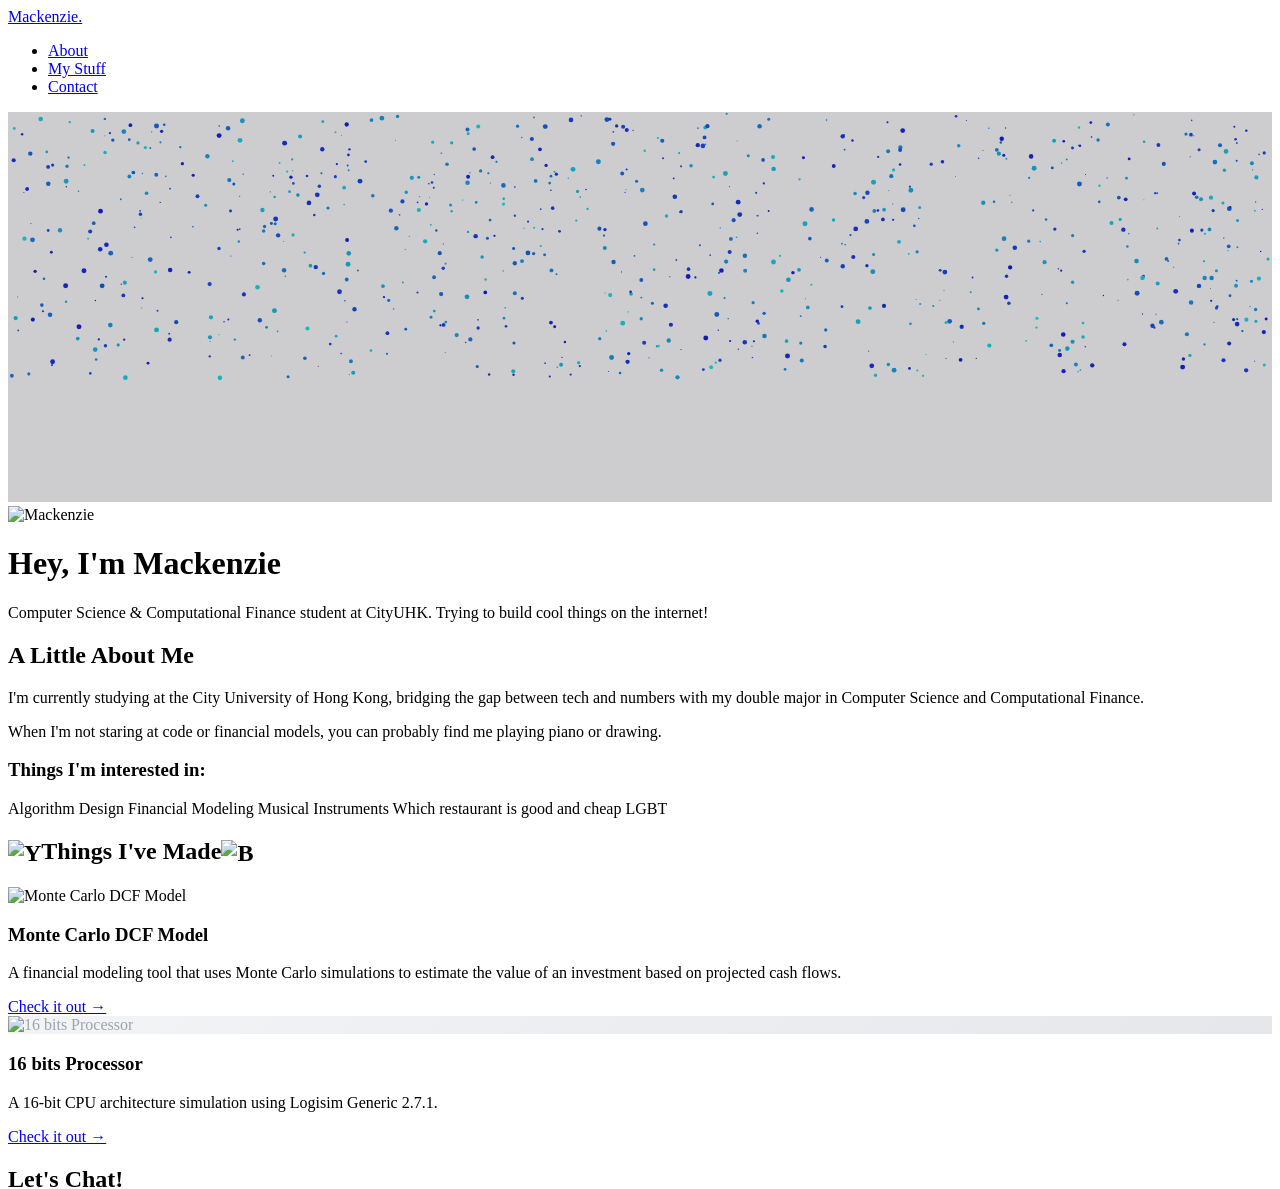
==== index.html @ ed532b06 "Rename myWebsite/index.html to index.html" ====
<!DOCTYPE html>
<html lang="en-HK">
<head>
    <meta charset="UTF-8">
    <meta name="viewport" content="width=device-width, initial-scale=1.0">
    <title>Mackenzie's Corner</title>
    <link rel="stylesheet" href="style.css">
</head>
<body>

    <nav class="navbar">
        <div class="container nav-container">
            <a href="#" class="logo">Mackenzie.</a>
            <ul class="nav-links">
                <li><a href="#about">About</a></li>
                <li><a href="#projects">My Stuff</a></li>
                <li><a href="#contact">Contact</a></li>
            </ul>
        </div>
    </nav>

    <header class="hero">
        <canvas id="hero-canvas"></canvas>
        
        <div class="container text-center hero-content">
            <img src="images/tempProfilePic.png" alt="Mackenzie" class="profile-img">
            <h1>Hey, I'm <span class="highlight-text">Mackenzie</span></h1>
            <p class="subtitle">Computer Science & Computational Finance student at CityUHK. Trying to build cool things on the internet!</p>
        </div>
    </header>

    <section id="about" class="section bg-light">
        <div class="container">
            <h2 class="section-title">A Little About Me</h2>
            <div class="about-card">
                <p>I'm currently studying at the City University of Hong Kong, bridging the gap between tech and numbers with my double major in Computer Science and Computational Finance.</p>
                <p>When I'm not staring at code or financial models, you can probably find me playing piano or drawing.</p>
                
                <h3>Things I'm interested in:</h3>
                <div class="interests-container">
                    <span class="interest-tag">Algorithm Design</span>
                    <span class="interest-tag">Financial Modeling</span>
                    <span class="interest-tag">Musical Instruments</span>
                    <span class="interest-tag">Which restaurant is good and cheap</span>
                    <span class="interest-tag">LGBT</span>
                </div>
            </div>
        </div>
    </section>

    <section id="projects" class="section">
        <div class="container">
            <h2 class="section-title"><img src="images/y.png" alt="Y" style="vertical-align: middle; width: 60px;">Things I've Made<img src="images/b.png" alt="B" style="vertical-align: middle; width: 60px;"></h2>
            
            <div class="projects-grid">
                
                <div class="project-card">
                    <div class="project-image">
                        <img src="images/DCF.png" alt="Monte Carlo DCF Model" style="width: 100%; height: 100%; object-fit: cover;">
                    </div>
                    <div class="project-content">
                        <h3>Monte Carlo DCF Model</h3>
                        <p>A financial modeling tool that uses Monte Carlo simulations to estimate the value of an investment based on projected cash flows.</p>
                        <a href="https://github.com/Mac-und-Cheese/Monte-Carlo-DCF-Valuation-Tool/tree/main" class="read-more">Check it out &rarr;</a> 
                    </div>
                </div>

                <div class="project-card">
                    <div class="project-image" style="background: linear-gradient(135deg, #f3f4f6 0%, #e5e7eb 100%); color: #9ca3af;">
                        <img src="images/cpu.jpg" alt="16 bits Processor" style="width: 100%; height: 100%; object-fit: cover;">
                    </div>
                    <div class="project-content">
                        <h3>16 bits Processor</h3>
                        <p>A 16-bit CPU architecture simulation using Logisim Generic 2.7.1.</p>
                        <a href="https://github.com/Mac-und-Cheese/16-bit-Processor-Design" class="read-more">Check it out &rarr;</a> 
                    </div>
                </div>

            </div>
        </div>
    </section>

    <footer id="contact" class="footer">
        <div class="container text-center">
            <h2>Let's Chat!</h2>
            <p>Always down to talk about anything! Drop me a line!</p>
            <a href="mailto:mackenziewonghk@outlook.com" class="btn btn-outline">Send me an email</a>
            <div class="copyright">
                &copy; 2026 Mackenzie. Built with HTML/CSS. <br>
                Hosted on GitHub Pages.
            </div>
        </div>
    </footer>

    <script>
        const canvas = document.getElementById('hero-canvas');
        const ctx = canvas.getContext('2d');
        const heroSection = document.querySelector('.hero');

        let width, height;
        let particles = [];
        const numParticles = 800;

        let mouse = { x: -1000, y: -1000, isDown: false, radius: 150 };

        function resize() {
            width = canvas.width = heroSection.clientWidth;
            height = canvas.height = heroSection.clientHeight;
        }
        window.addEventListener('resize', resize);
        resize();

        class Particle {
            constructor() {
                this.x = Math.random() * width;
                this.y = Math.random() * height;
                this.vx = (Math.random() - 0.5) * 2;
                this.vy = (Math.random() - 0.5) * 2;
                this.baseX = this.x;
                this.baseY = this.y;
                this.hue = Math.random() * 60 + 180; 
                this.size = Math.random() * 2 + 0.5;
                this.friction = Math.random() * 0.04 + 0.94; 
                this.mass = Math.random() * 2 + 1;
            }

            update() {
                let dx = mouse.x - this.x;
                let dy = mouse.y - this.y;
                let distance = Math.sqrt(dx * dx + dy * dy);

                if (mouse.isDown) {
                    if (distance < mouse.radius * 3) {
                        let forceDirectionX = dx / distance;
                        let forceDirectionY = dy / distance;
                        let force = (mouse.radius * 3 - distance) / (mouse.radius * 3);
                        this.vx += forceDirectionX * force * 1.5 / this.mass;
                        this.vy += forceDirectionY * force * 1.5 / this.mass;
                        this.hue = (this.hue + 1) % 360;
                    }
                } else {
                    if (distance < mouse.radius) {
                        let forceDirectionX = dx / distance;
                        let forceDirectionY = dy / distance;
                        let force = (mouse.radius - distance) / mouse.radius;
                        this.vx -= forceDirectionX * force * 0.5;
                        this.vy -= forceDirectionY * force * 0.5;
                    }
                    let homeDx = this.baseX - this.x;
                    let homeDy = this.baseY - this.y;
                    this.vx += homeDx * 0.001;
                    this.vy += homeDy * 0.001;
                }

                this.vx *= this.friction;
                this.vy *= this.friction;
                this.x += this.vx;
                this.y += this.vy;

                if (this.x < 0 || this.x > width) this.vx *= -1;
                if (this.y < 0 || this.y > height) this.vy *= -1;
            }

            draw() {
                const speed = Math.sqrt(this.vx * this.vx + this.vy * this.vy);
                const lightness = Math.min(speed * 5 + 40, 90);
                ctx.beginPath();
                ctx.arc(this.x, this.y, this.size, 0, Math.PI * 2);
                ctx.fillStyle = `hsl(${this.hue}, 80%, ${lightness}%)`;
                ctx.fill();
            }
        }

        function init() {
            particles = [];
            for (let i = 0; i < numParticles; i++) {
                particles.push(new Particle());
            }
        }

        function animate() {
            ctx.fillStyle = 'rgba(5, 5, 16, 0.2)';
            ctx.fillRect(0, 0, width, height);

            for (let i = 0; i < particles.length; i++) {
                particles[i].update();
                particles[i].draw();
            }
            requestAnimationFrame(animate);
        }

        heroSection.addEventListener('mousemove', (e) => {
            const rect = canvas.getBoundingClientRect();
            mouse.x = e.clientX - rect.left;
            mouse.y = e.clientY - rect.top;
        });
        heroSection.addEventListener('mousedown', () => mouse.isDown = true);
        window.addEventListener('mouseup', () => mouse.isDown = false);
        heroSection.addEventListener('mouseleave', () => {
            mouse.x = -1000;
            mouse.y = -1000;
            mouse.isDown = false;
        });

        heroSection.addEventListener('touchstart', (e) => {
            const rect = canvas.getBoundingClientRect();
            mouse.x = e.touches[0].clientX - rect.left;
            mouse.y = e.touches[0].clientY - rect.top;
            mouse.isDown = true;
        }, {passive: true});
        
        heroSection.addEventListener('touchmove', (e) => {
            const rect = canvas.getBoundingClientRect();
            mouse.x = e.touches[0].clientX - rect.left;
            mouse.y = e.touches[0].clientY - rect.top;
        }, {passive: true});
        
        heroSection.addEventListener('touchend', () => {
            mouse.isDown = false;
            mouse.x = -1000;
            mouse.y = -1000;
        });

        init();
        animate();
    </script>
</body>
</html>
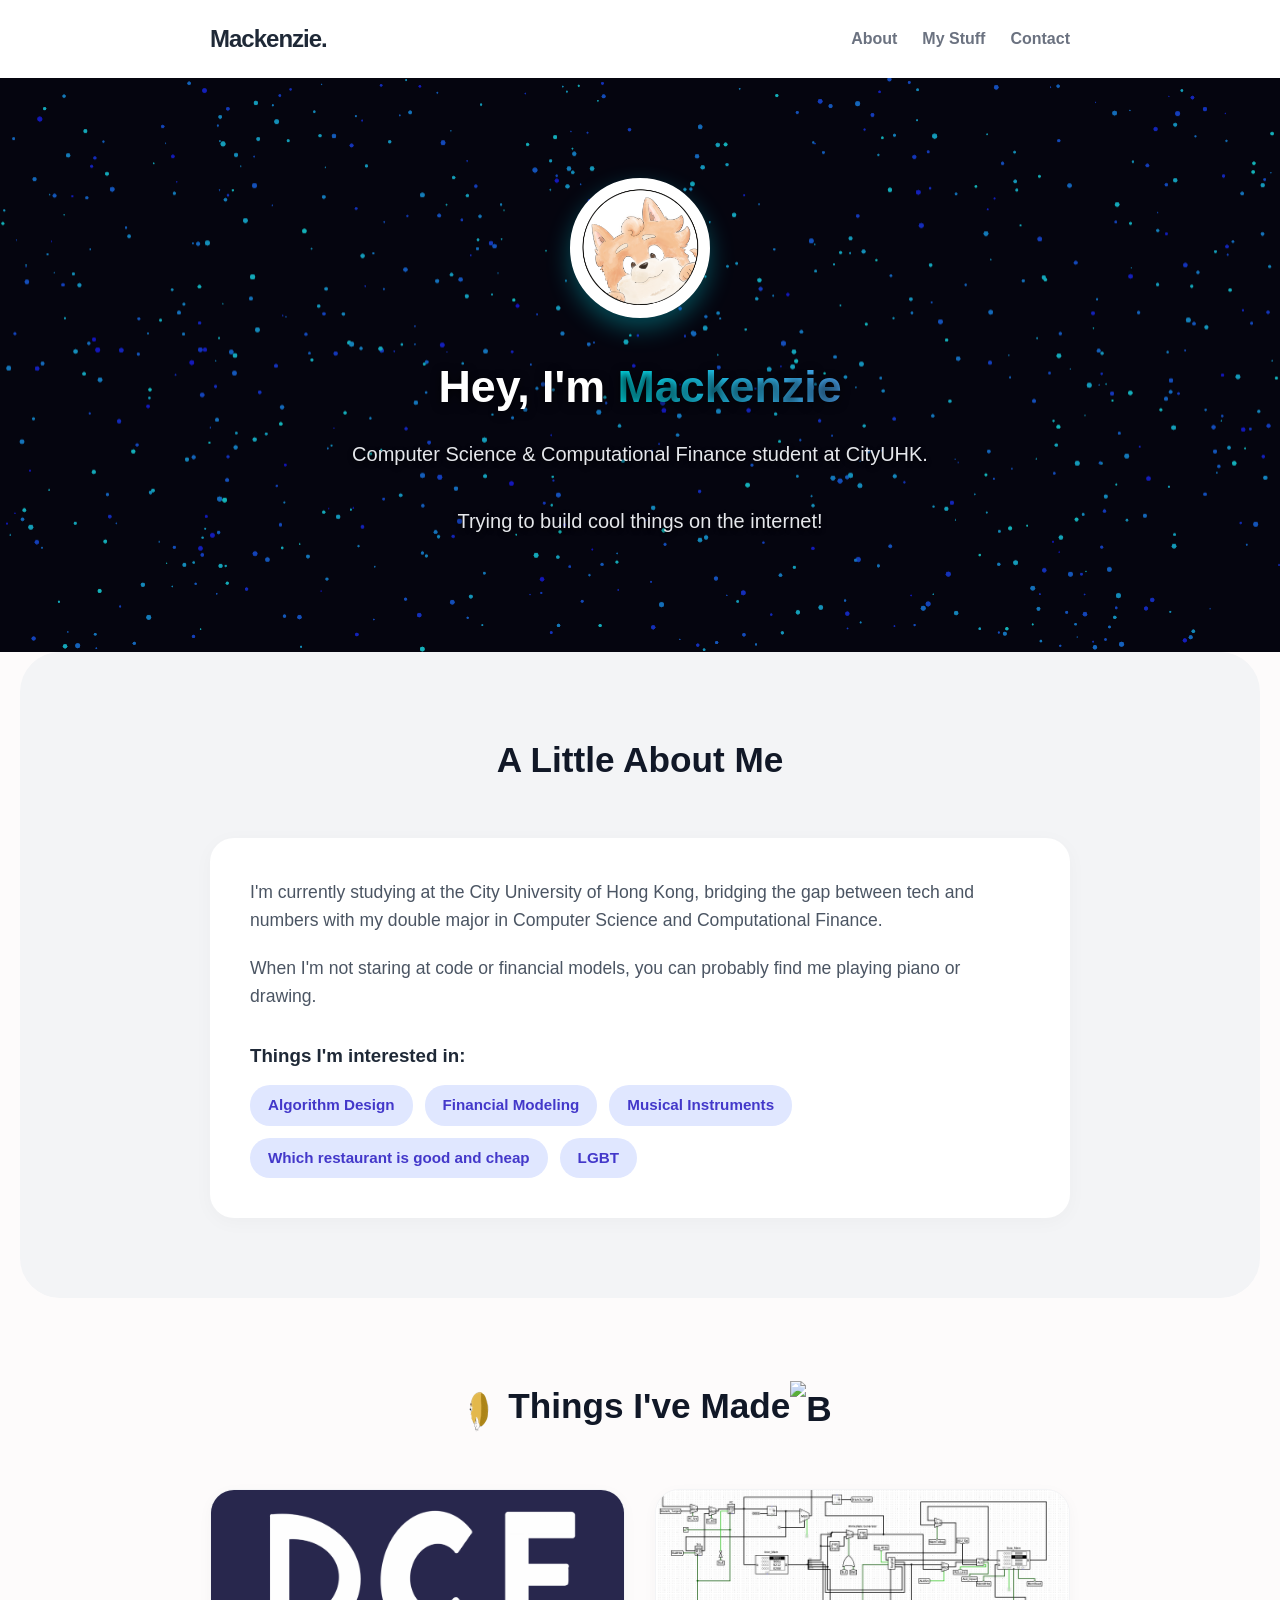
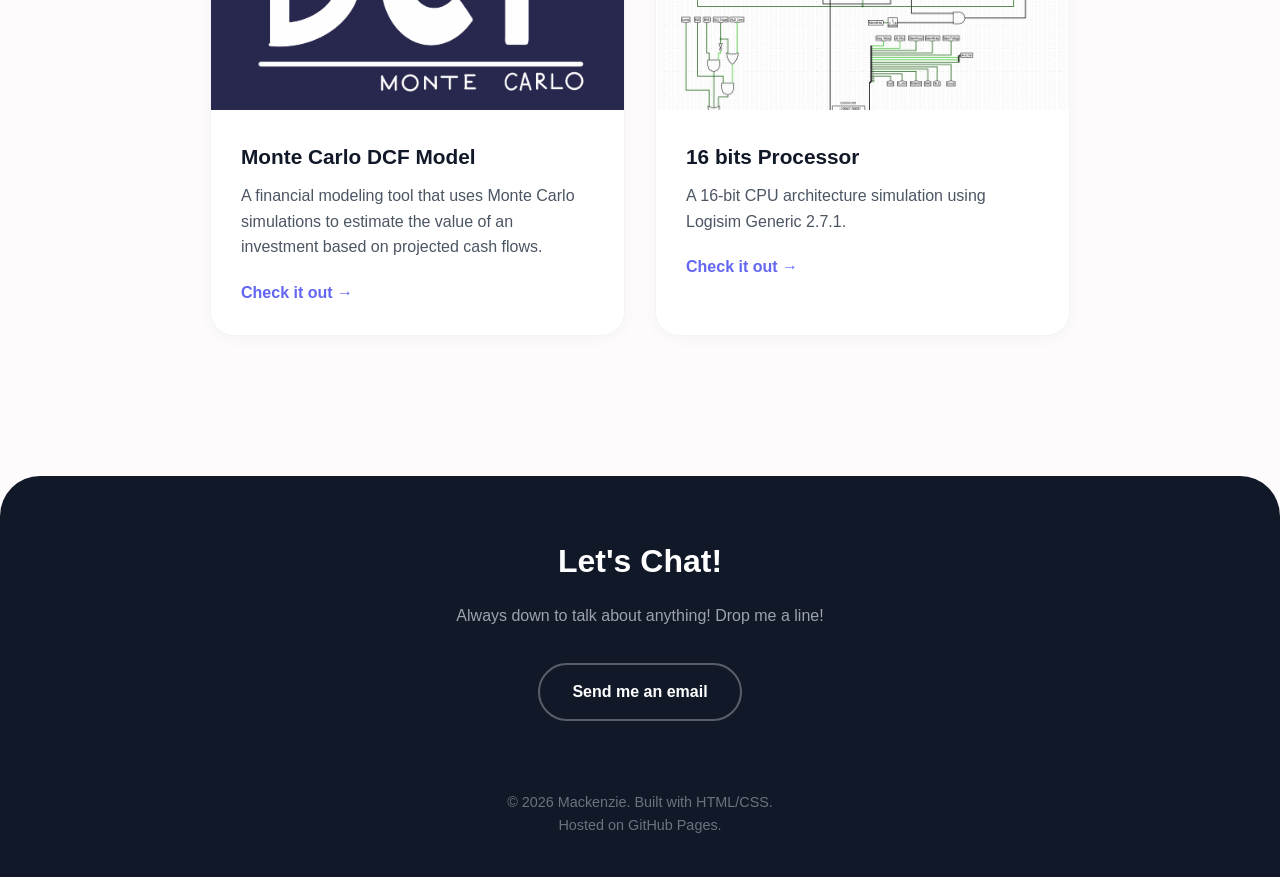
==== commit b7f7c881: "Split subtitle into two separate paragraphs" ====
--- a/index.html
+++ b/index.html
@@ -25,7 +25,8 @@
         <div class="container text-center hero-content">
             <img src="images/tempProfilePic.png" alt="Mackenzie" class="profile-img">
             <h1>Hey, I'm <span class="highlight-text">Mackenzie</span></h1>
-            <p class="subtitle">Computer Science & Computational Finance student at CityUHK. Trying to build cool things on the internet!</p>
+            <p class="subtitle">Computer Science & Computational Finance student at CityUHK. </p>
+            <p class="subtitle">Trying to build cool things on the internet!</p>
         </div>
     </header>
 
--- a/style.css
+++ b/style.css
@@ -0,0 +1,299 @@
+* {
+    margin: 0;
+    padding: 0;
+    box-sizing: border-box;
+}
+
+body {
+    font-family: 'Nunito', 'PingFang HK', 'Comic Sans MS', 'Helvetica Neue', sans-serif;
+    line-height: 1.6;
+    color: #4b5563; 
+    background-color: #fdfbfb;
+}
+
+.container {
+    max-width: 900px;
+    margin: 0 auto;
+    padding: 0 20px;
+}
+
+.text-center {
+    text-align: center;
+}
+
+.navbar {
+    background-color: rgba(255, 255, 255, 0.9);
+    backdrop-filter: blur(10px); 
+    position: sticky;
+    top: 0;
+    z-index: 100;
+}
+
+.nav-container {
+    display: flex;
+    justify-content: space-between;
+    align-items: center;
+    padding: 20px 20px;
+}
+
+.logo {
+    font-size: 1.5rem;
+    font-weight: 800;
+    color: #1f2937;
+    text-decoration: none;
+    letter-spacing: -1px;
+}
+
+.nav-links {
+    list-style: none;
+    display: flex;
+    gap: 25px;
+}
+
+.nav-links a {
+    text-decoration: none;
+    color: #6b7280;
+    font-weight: 600;
+    transition: color 0.3s ease;
+}
+
+.nav-links a:hover {
+    color: #6366f1; 
+}
+
+.hero {
+    position: relative;
+    padding: 100px 0 80px;
+    overflow: hidden;
+    background-color: #050510;
+}
+
+#hero-canvas {
+    position: absolute;
+    top: 0;
+    left: 0;
+    width: 100%;
+    height: 100%;
+    z-index: 0;
+}
+
+.hero-content {
+    position: relative;
+    z-index: 1; 
+    pointer-events: none;
+}
+
+.hero-content > * {
+    pointer-events: auto;
+}
+
+.profile-img {
+    width: 140px;
+    height: 140px;
+    border-radius: 50%; 
+    object-fit: cover; 
+    margin-bottom: 25px;
+    box-shadow: 0 10px 25px rgba(0, 242, 254, 0.3);
+    background-color: #fff;
+    border: 4px solid #fff;
+}
+
+.hero h1 {
+    font-size: 2.8rem;
+    color: #ffffff;
+    margin-bottom: 15px;
+    font-weight: 800;
+    text-shadow: 0 2px 10px rgba(0,0,0,0.8);
+}
+
+.highlight-text {
+    /* 轉用原本星空 code 嘅漸層亮藍色 */
+    background: linear-gradient(90deg, #00f2fe 0%, #4facfe 100%);
+    -webkit-background-clip: text;
+    -webkit-text-fill-color: transparent;
+    color: #00f2fe; 
+}
+
+.subtitle {
+    font-size: 1.25rem;
+    color: #e5e7eb;
+    margin-bottom: 35px;
+    max-width: 600px;
+    margin-left: auto;
+    margin-right: auto;
+    text-shadow: 0 2px 5px rgba(0,0,0,0.8);
+}
+
+.btn {
+    display: inline-block;
+    padding: 14px 32px;
+    border-radius: 50px; 
+    text-decoration: none;
+    font-weight: bold;
+    transition: all 0.3s cubic-bezier(0.4, 0, 0.2, 1);
+}
+
+.btn-primary {
+    background-color: #6366f1;
+    color: white;
+    box-shadow: 0 4px 15px rgba(99, 102, 241, 0.3);
+}
+
+.btn-primary:hover {
+    background-color: #4f46e5;
+    transform: translateY(-3px) scale(1.02); 
+    box-shadow: 0 8px 20px rgba(99, 102, 241, 0.4);
+}
+
+.section {
+    padding: 80px 0;
+}
+
+.bg-light {
+    background-color: #f3f4f6;
+    border-radius: 40px; 
+    margin: 0 20px;
+}
+
+.section-title {
+    text-align: center;
+    font-size: 2.2rem;
+    color: #111827;
+    margin-bottom: 50px;
+    font-weight: 800;
+}
+
+.about-card {
+    background-color: #fff;
+    padding: 40px;
+    border-radius: 24px;
+    box-shadow: 0 4px 20px rgba(0,0,0,0.03);
+}
+
+.about-card p {
+    font-size: 1.1rem;
+    margin-bottom: 20px;
+}
+
+.about-card h3 {
+    margin-top: 30px;
+    color: #1f2937;
+}
+
+.interests-container {
+    display: flex;
+    flex-wrap: wrap;
+    gap: 12px;
+    margin-top: 15px;
+}
+
+.interest-tag {
+    background-color: #e0e7ff; 
+    color: #4338ca; 
+    padding: 8px 18px;
+    border-radius: 20px;
+    font-size: 0.95rem;
+    font-weight: 700;
+}
+
+.projects-grid {
+    display: grid;
+    grid-template-columns: 1fr;
+    gap: 30px;
+}
+
+@media (min-width: 768px) {
+    .projects-grid {
+        grid-template-columns: 1fr 1fr;
+    }
+}
+
+.project-card {
+    background-color: #fff;
+    border-radius: 24px;
+    overflow: hidden;
+    box-shadow: 0 4px 15px rgba(0,0,0,0.03);
+    transition: transform 0.3s ease, box-shadow 0.3s ease;
+    border: 1px solid #f3f4f6;
+}
+
+.project-card:hover {
+    transform: translateY(-8px);
+    box-shadow: 0 15px 30px rgba(0,0,0,0.08);
+}
+
+.project-image {
+    height: 220px;
+    background: linear-gradient(135deg, #e0e7ff 0%, #f3e8ff 100%); 
+    display: flex;
+    align-items: center;
+    justify-content: center;
+    color: #6366f1;
+    font-size: 1.2rem;
+    font-weight: bold;
+}
+
+.project-content {
+    padding: 30px;
+}
+
+.project-content h3 {
+    margin-bottom: 10px;
+    font-size: 1.3rem;
+    color: #111827;
+}
+
+.project-content p {
+    margin-bottom: 20px;
+}
+
+.read-more {
+    color: #6366f1;
+    text-decoration: none;
+    font-weight: bold;
+}
+
+.read-more:hover {
+    text-decoration: underline;
+}
+
+.footer {
+    background-color: #111827;
+    color: white;
+    padding: 60px 0 40px;
+    margin-top: 60px;
+    border-top-left-radius: 40px; 
+    border-top-right-radius: 40px;
+}
+
+.footer h2 {
+    margin-bottom: 15px;
+    font-size: 2rem;
+}
+
+.footer p {
+    color: #9ca3af;
+    margin-bottom: 35px;
+    max-width: 500px;
+    margin-left: auto;
+    margin-right: auto;
+}
+
+.btn-outline {
+    background-color: transparent;
+    color: white;
+    border: 2px solid rgba(255,255,255,0.3);
+    margin-bottom: 50px;
+}
+
+.btn-outline:hover {
+    background-color: white;
+    color: #111827;
+    border-color: white;
+}
+
+.copyright {
+    color: #6b7280;
+    font-size: 0.9rem;
+    margin-top: 20px;
+}
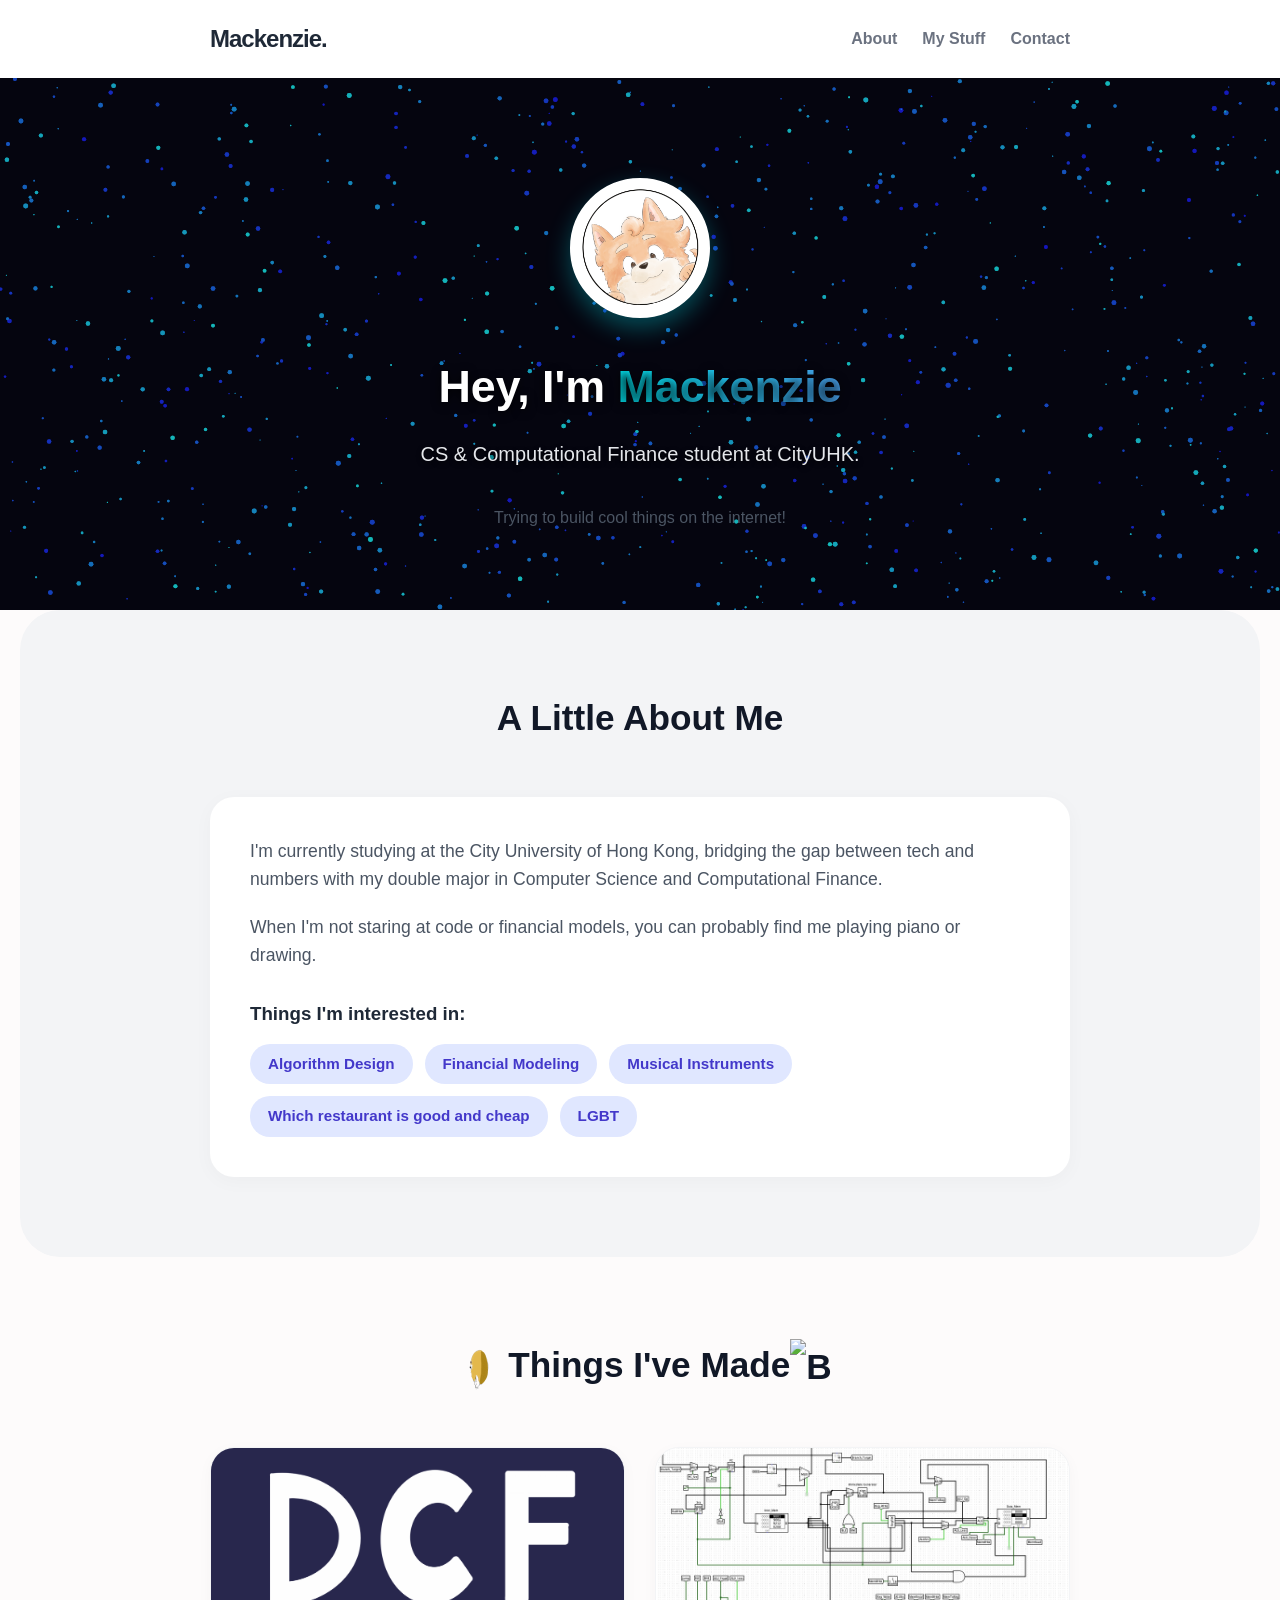
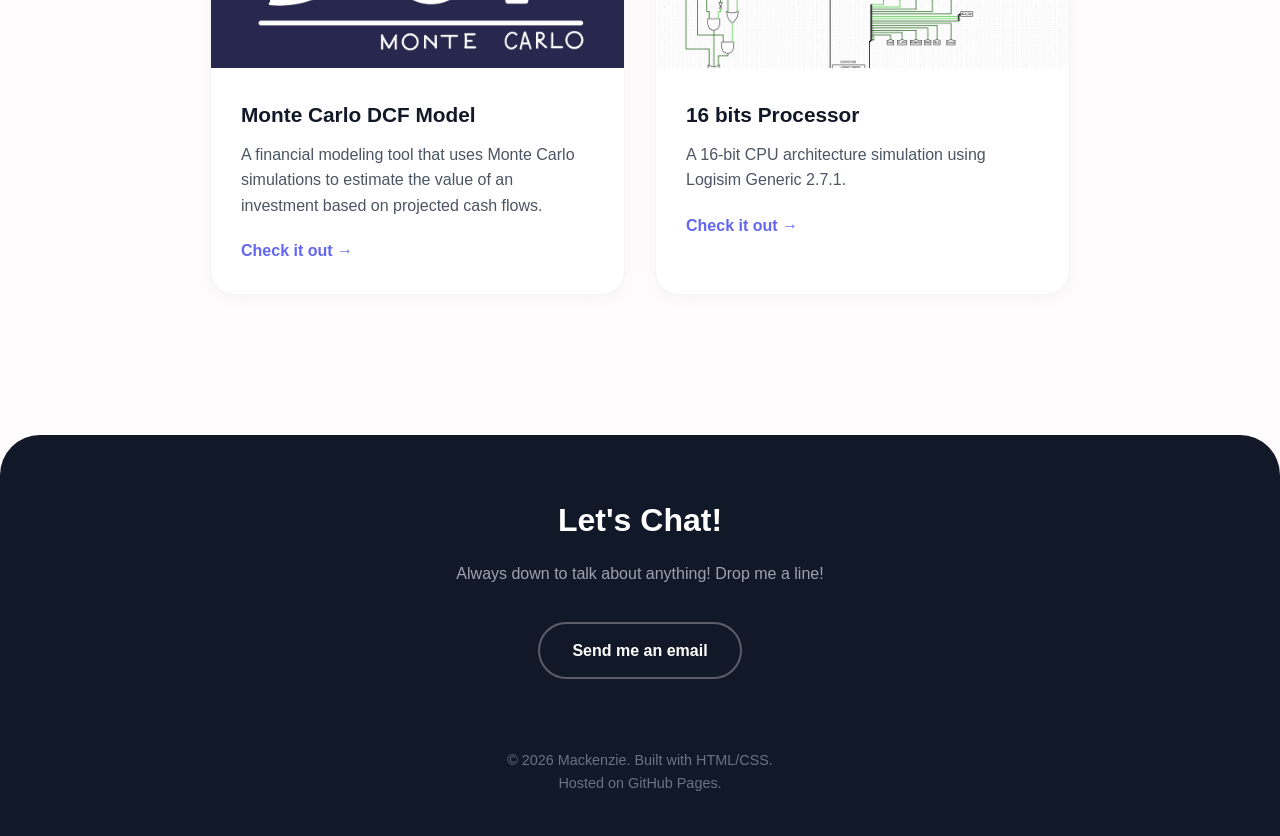
==== commit 6ed0b9bd: "Update index.html" ====
--- a/index.html
+++ b/index.html
@@ -25,8 +25,8 @@
         <div class="container text-center hero-content">
             <img src="images/tempProfilePic.png" alt="Mackenzie" class="profile-img">
             <h1>Hey, I'm <span class="highlight-text">Mackenzie</span></h1>
-            <p class="subtitle">Computer Science & Computational Finance student at CityUHK. </p>
-            <p class="subtitle">Trying to build cool things on the internet!</p>
+            <p class="subtitle">CS & Computational Finance student at CityUHK. </p>
+            <p>Trying to build cool things on the internet!</p>
         </div>
     </header>
 
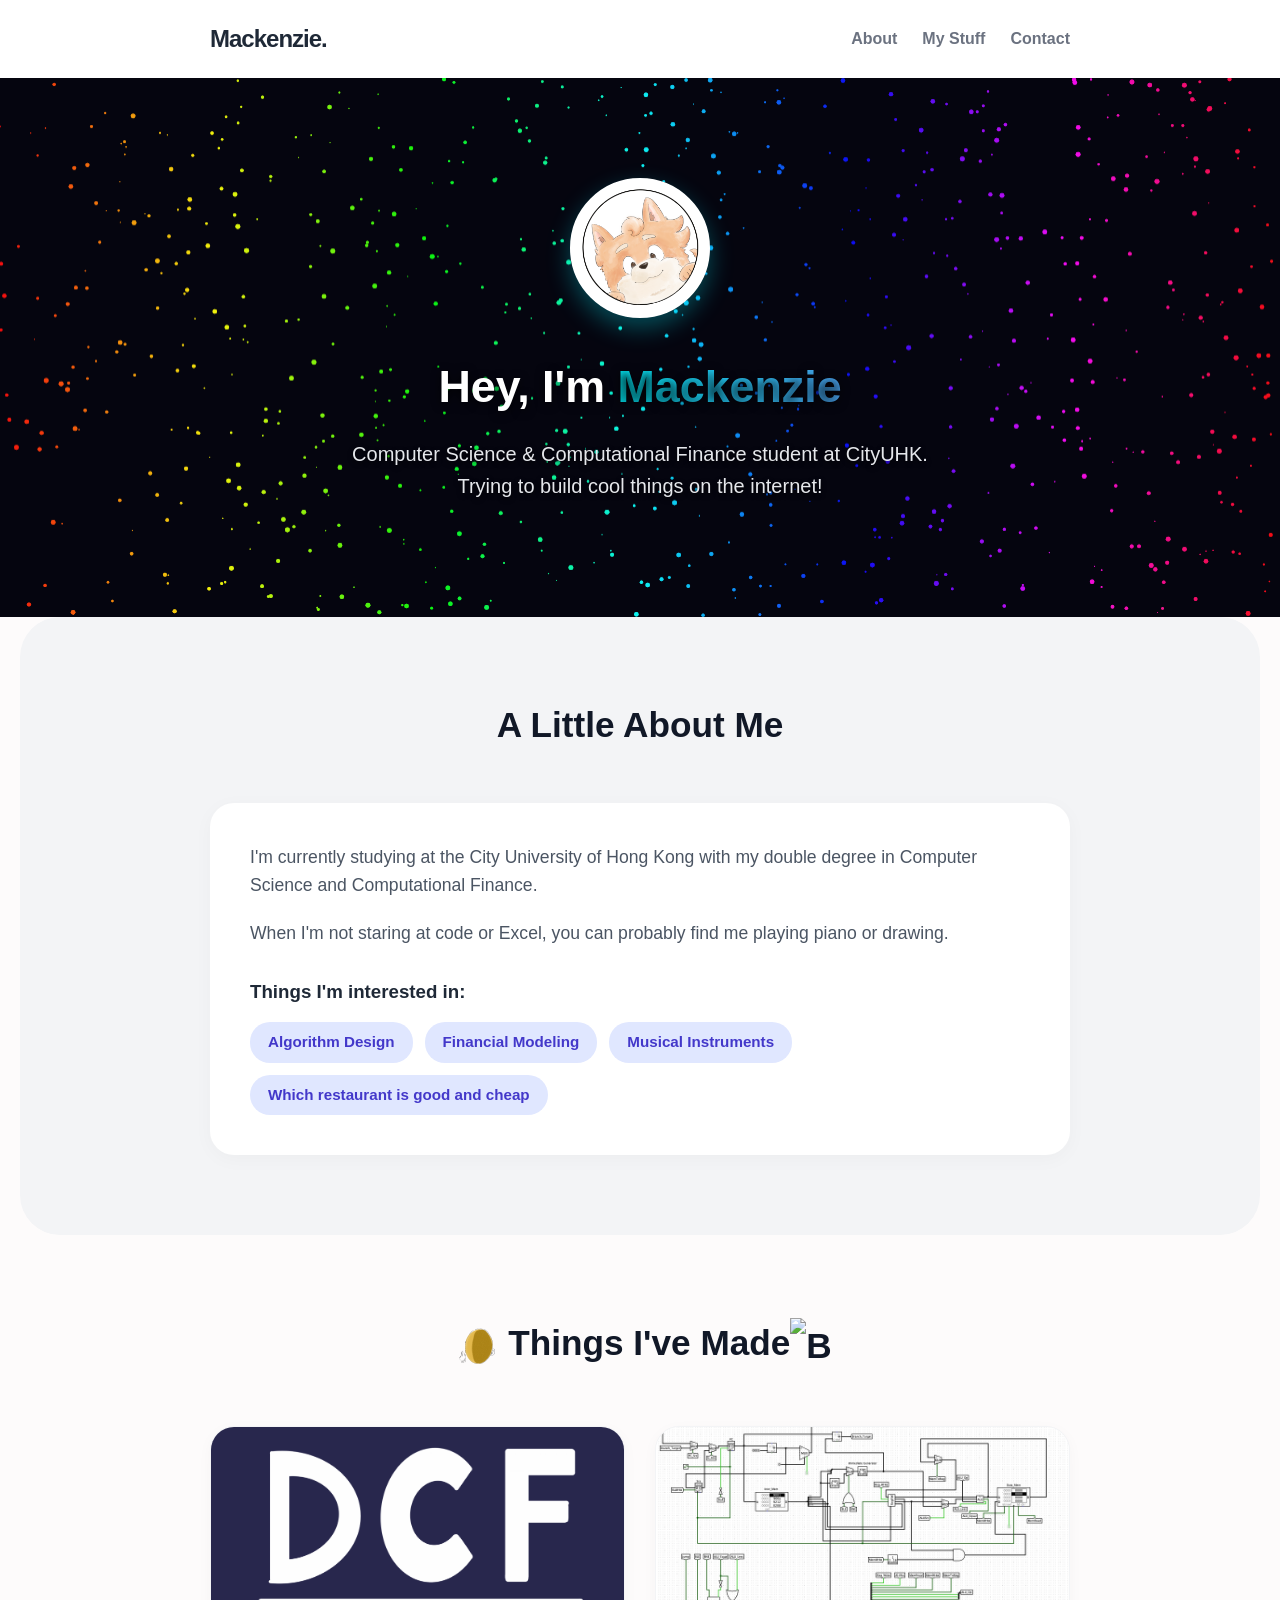
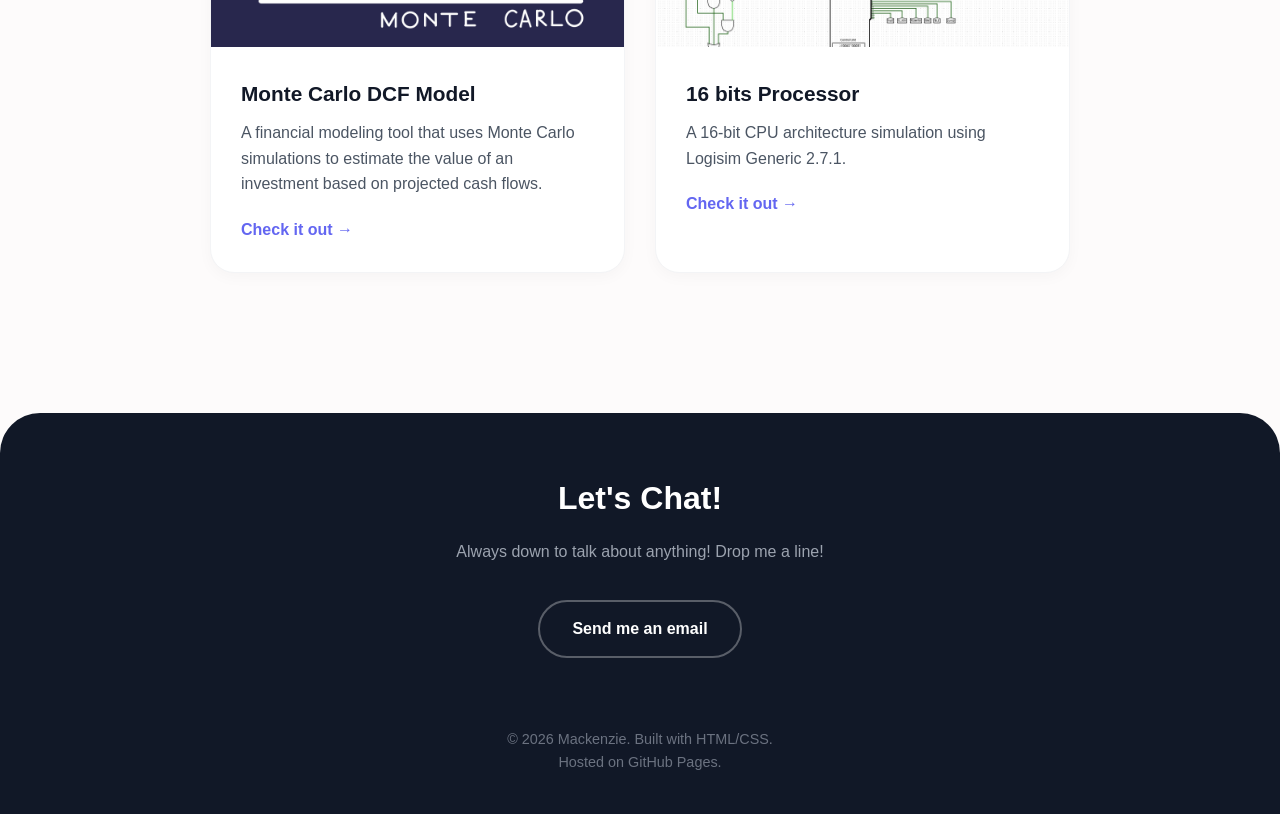
==== commit f48a827a: "Update personal description and hue calculation" ====
--- a/index.html
+++ b/index.html
@@ -25,8 +25,7 @@
         <div class="container text-center hero-content">
             <img src="images/tempProfilePic.png" alt="Mackenzie" class="profile-img">
             <h1>Hey, I'm <span class="highlight-text">Mackenzie</span></h1>
-            <p class="subtitle">CS & Computational Finance student at CityUHK. </p>
-            <p>Trying to build cool things on the internet!</p>
+            <p class="subtitle">Computer Science & Computational Finance student at CityUHK. Trying to build cool things on the internet!</p>
         </div>
     </header>
 
@@ -34,8 +33,8 @@
         <div class="container">
             <h2 class="section-title">A Little About Me</h2>
             <div class="about-card">
-                <p>I'm currently studying at the City University of Hong Kong, bridging the gap between tech and numbers with my double major in Computer Science and Computational Finance.</p>
-                <p>When I'm not staring at code or financial models, you can probably find me playing piano or drawing.</p>
+                <p>I'm currently studying at the City University of Hong Kong with my double degree in Computer Science and Computational Finance.</p>
+                <p>When I'm not staring at code or Excel, you can probably find me playing piano or drawing.</p>
                 
                 <h3>Things I'm interested in:</h3>
                 <div class="interests-container">
@@ -43,7 +42,6 @@
                     <span class="interest-tag">Financial Modeling</span>
                     <span class="interest-tag">Musical Instruments</span>
                     <span class="interest-tag">Which restaurant is good and cheap</span>
-                    <span class="interest-tag">LGBT</span>
                 </div>
             </div>
         </div>
@@ -119,7 +117,7 @@
                 this.vy = (Math.random() - 0.5) * 2;
                 this.baseX = this.x;
                 this.baseY = this.y;
-                this.hue = Math.random() * 60 + 180; 
+                this.hue = (this.x / width) * 360; 
                 this.size = Math.random() * 2 + 0.5;
                 this.friction = Math.random() * 0.04 + 0.94; 
                 this.mass = Math.random() * 2 + 1;
@@ -160,14 +158,19 @@
 
                 if (this.x < 0 || this.x > width) this.vx *= -1;
                 if (this.y < 0 || this.y > height) this.vy *= -1;
+
+                this.hue = (this.x / width) * 360;
+                if (mouse.isDown) {
+                    this.hue += 5; 
+                }
             }
 
             draw() {
                 const speed = Math.sqrt(this.vx * this.vx + this.vy * this.vy);
-                const lightness = Math.min(speed * 5 + 40, 90);
+                const lightness = Math.min(speed * 5 + 50, 80); 
                 ctx.beginPath();
                 ctx.arc(this.x, this.y, this.size, 0, Math.PI * 2);
-                ctx.fillStyle = `hsl(${this.hue}, 80%, ${lightness}%)`;
+                ctx.fillStyle = `hsl(${this.hue}, 90%, ${lightness}%)`;
                 ctx.fill();
             }
         }
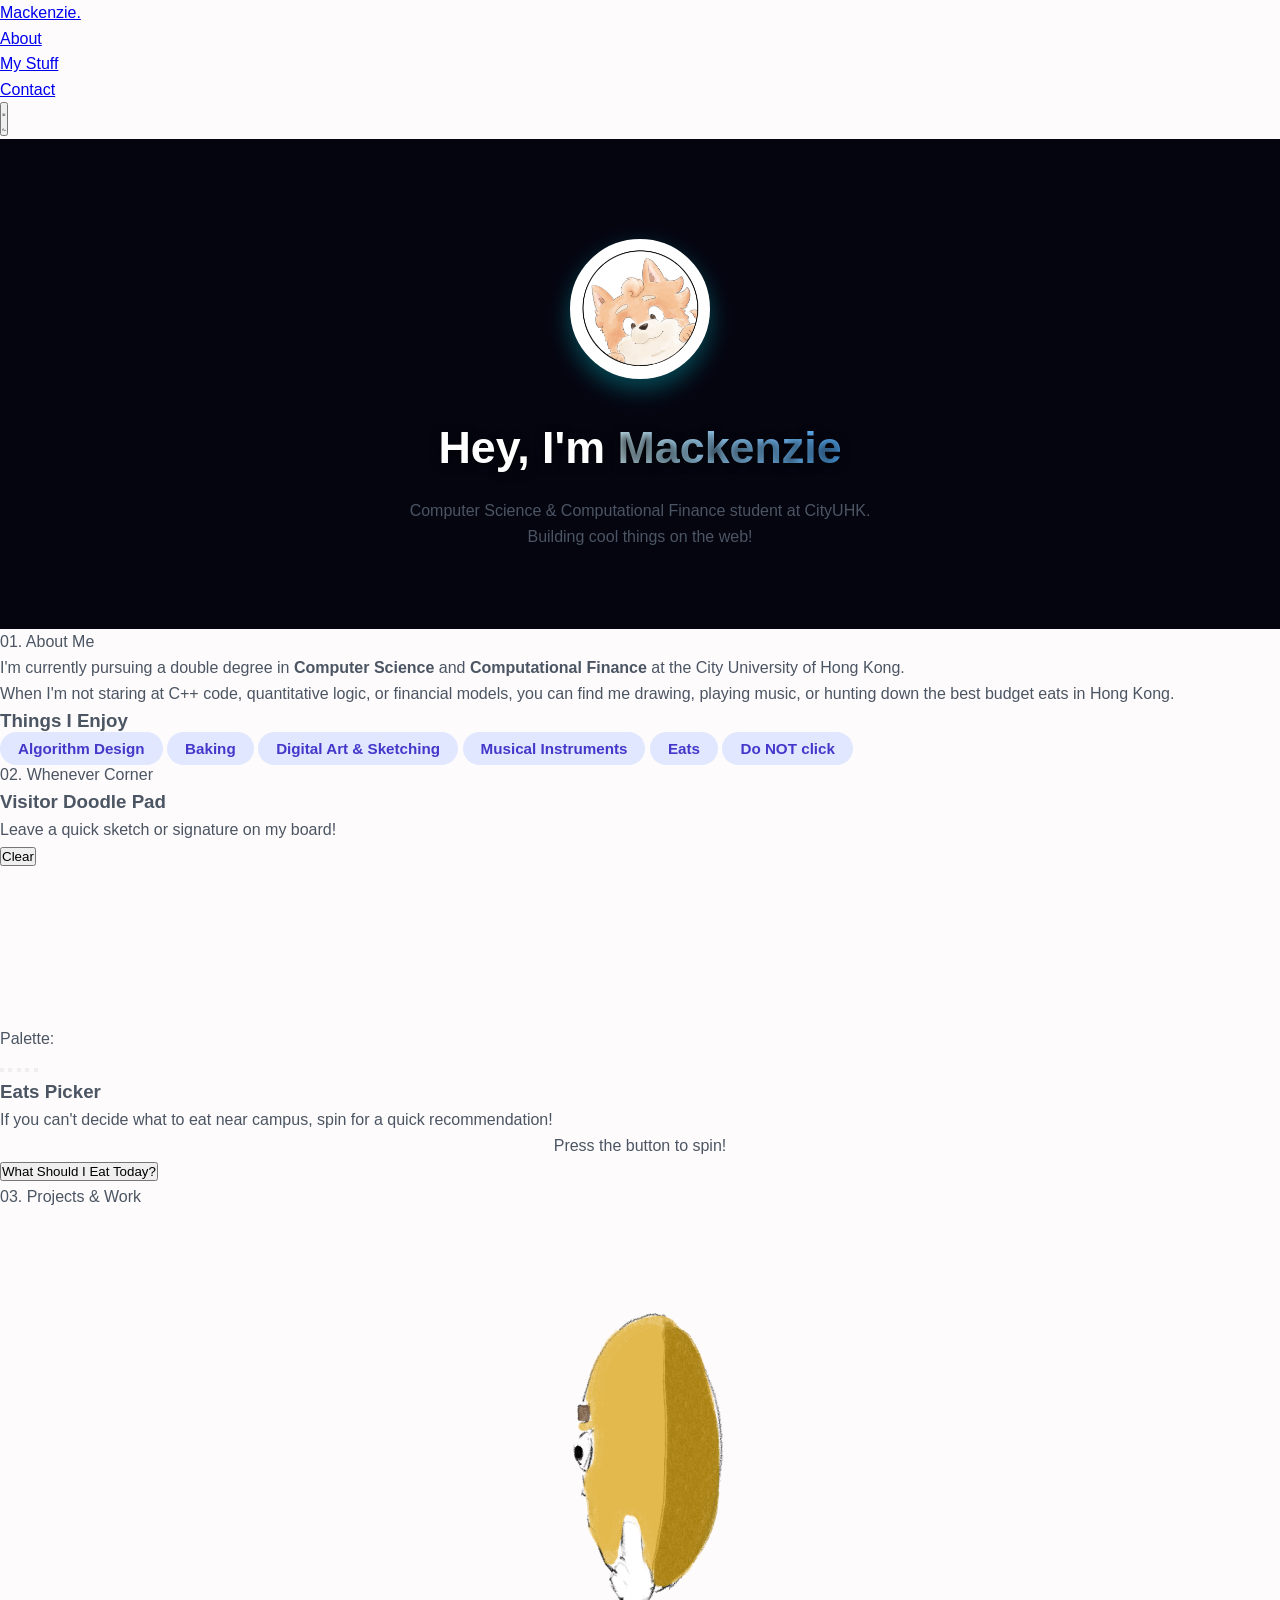
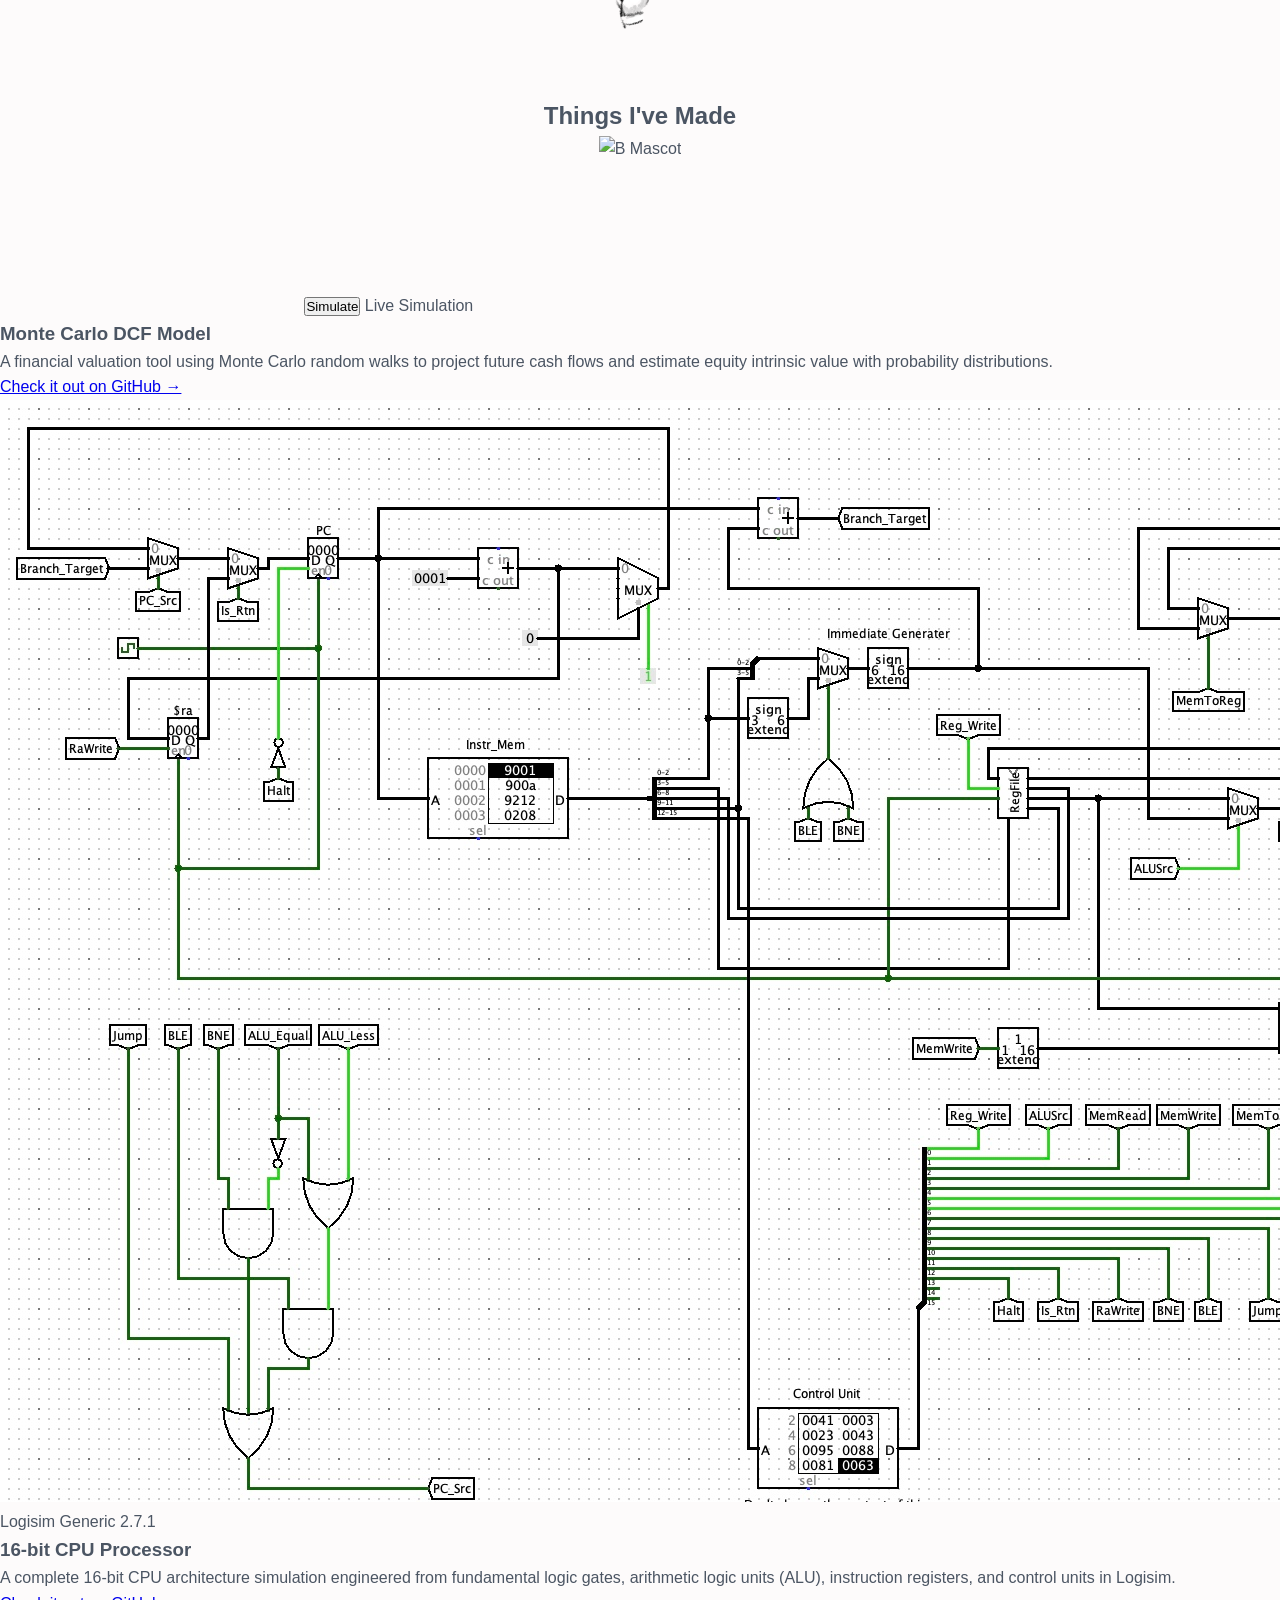
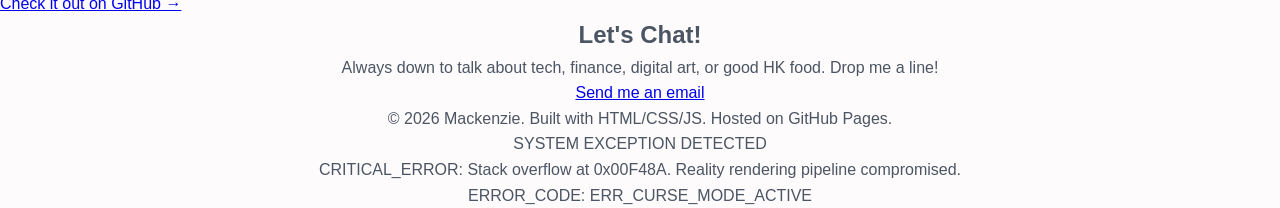
==== commit 892cd12a: "Refactor index.html for SEO and UI improvements Updated HTML structure and added meta tags for SEO. " ====
--- a/index.html
+++ b/index.html
@@ -1,232 +1,293 @@
 <!DOCTYPE html>
-<html lang="en-HK">
+<html lang="en-HK" class="dark">
 <head>
+    <meta property="og:title" content="Mackenzie | Portfolio">
+    <meta property="og:description" content="Computer Science & Computational Finance at CityUHK.">
+    <meta property="og:image" content="https://mac-und-cheese.github.io/images/tempProfilePic.jpg">
+    <meta property="og:url" content="https://mac-und-cheese.github.io/index.html">
     <meta charset="UTF-8">
     <meta name="viewport" content="width=device-width, initial-scale=1.0">
     <title>Mackenzie's Corner</title>
+    <!-- Tailwind CSS CDN -->
+    <script src="https://cdn.tailwindcss.com"></script>
+    <script>
+        tailwind.config = {
+            darkMode: 'class',
+            theme: {
+                extend: {
+                    colors: {
+                        brand: {
+                            50: '#f0f3ff',
+                            100: '#e0e7ff',
+                            500: '#6366f1',
+                            600: '#4f46e5',
+                            700: '#4338ca',
+                        }
+                    }
+                }
+            }
+        }
+    </script>
+    <link href="https://fonts.googleapis.com/css2?family=Inter:wght@300;400;500;600;700;800&display=swap" rel="stylesheet">
+    
     <link rel="stylesheet" href="style.css">
 </head>
-<body>
-
-    <nav class="navbar">
-        <div class="container nav-container">
-            <a href="#" class="logo">Mackenzie.</a>
-            <ul class="nav-links">
-                <li><a href="#about">About</a></li>
-                <li><a href="#projects">My Stuff</a></li>
-                <li><a href="#contact">Contact</a></li>
-            </ul>
+<body class="bg-slate-50 text-slate-800 dark:bg-slate-950 dark:text-slate-100 antialiased selection:bg-indigo-500 selection:text-white">
+
+    <nav class="fixed top-0 left-0 w-full z-50 bg-white/70 dark:bg-slate-950/80 backdrop-blur-md border-b border-slate-200/60 dark:border-slate-800/60 transition-colors">
+        <div class="max-w-6xl mx-auto px-6 py-4 flex justify-between items-center">
+            <a href="#" class="text-xl font-extrabold tracking-tight hover:text-indigo-600 dark:hover:text-indigo-400 transition">Mackenzie.</a>
+            
+            <div class="flex items-center space-x-6 text-sm font-medium">
+                <ul class="hidden md:flex space-x-6 text-slate-600 dark:text-slate-300">
+                    <li><a href="#about" class="hover:text-indigo-600 dark:hover:text-indigo-400 transition">About</a></li>
+                    <li><a href="#projects" class="hover:text-indigo-600 dark:hover:text-indigo-400 transition">My Stuff</a></li>
+                    <li><a href="#contact" class="hover:text-indigo-600 dark:hover:text-indigo-400 transition">Contact</a></li>
+                </ul>
+
+                <!-- Modern SVG Theme Toggle Switch -->
+                <button id="theme-toggle" class="p-2.5 rounded-xl bg-slate-100 dark:bg-slate-900 border border-slate-200 dark:border-slate-800 hover:scale-105 transition active:scale-95 text-slate-700 dark:text-slate-300" title="Toggle Theme" aria-label="Toggle Theme">
+                    <svg id="theme-icon-light" class="w-4 h-4 hidden dark:block" xmlns="http://www.w3.org/2000/svg" fill="none" viewBox="0 0 24 24" stroke-width="2" stroke="currentColor">
+                        <path stroke-linecap="round" stroke-linejoin="round" d="M12 3v2.25m0 13.5V21m8.966-8.966h-2.25M4.286 12H2.036m15.364 6.364l-1.591-1.591M6.759 6.759L5.168 5.168m12.428 0l-1.591 1.591M6.759 17.241l-1.591 1.591M12 15a3 3 0 100-6 3 3 0 000 6z" />
+                    </svg>
+                    <svg id="theme-icon-dark" class="w-4 h-4 block dark:hidden" xmlns="http://www.w3.org/2000/svg" fill="none" viewBox="0 0 24 24" stroke-width="2" stroke="currentColor">
+                        <path stroke-linecap="round" stroke-linejoin="round" d="M21.752 15.002A9.718 9.718 0 0118 15.75c-5.385 0-9.75-4.365-9.75-9.75 0-1.33.266-2.597.748-3.752A9.753 9.753 0 003 11.25C3 16.635 7.365 21 12.75 21a9.753 9.753 0 009.002-5.998z" />
+                    </svg>
+                </button>
+            </div>
         </div>
     </nav>
 
-    <header class="hero">
+    <header class="hero pt-20" id="hero-section">
         <canvas id="hero-canvas"></canvas>
         
-        <div class="container text-center hero-content">
-            <img src="images/tempProfilePic.png" alt="Mackenzie" class="profile-img">
-            <h1>Hey, I'm <span class="highlight-text">Mackenzie</span></h1>
-            <p class="subtitle">Computer Science & Computational Finance student at CityUHK. Trying to build cool things on the internet!</p>
+        <div class="container mx-auto px-6 text-center hero-content py-16">
+            <div class="profile-img-container mb-6">
+                <img src="images/tempProfilePic.jpg" 
+                     onerror="this.onerror=null; this.src='images/tempProfilePic.png';" 
+                     alt="Mackenzie" 
+                     class="profile-img shadow-xl ring-4 ring-indigo-500/20 dark:ring-indigo-500/40 p-1" 
+                     id="profile-pic"
+                     title="Click 5 times if you dare...">
+                <span class="absolute bottom-1 right-1 bg-emerald-500 w-4 h-4 rounded-full border-2 border-white dark:border-slate-950" title="Online & Coding"></span>
+            </div>
+            
+            <h1 class="text-4xl md:text-6xl font-extrabold mb-4 tracking-tight" id="hero-title">
+                Hey, I'm <span class="highlight-text" id="name-span">Mackenzie</span>
+            </h1>
+            <p class="text-lg md:text-xl text-slate-600 dark:text-slate-400 max-w-2xl mx-auto mb-3 font-light leading-relaxed">
+                Computer Science & Computational Finance student at <span class="text-indigo-600 dark:text-indigo-400 font-semibold">CityUHK</span>.
+            </p>
+            <p class="text-sm text-slate-500 dark:text-slate-400 max-w-lg mx-auto">
+                Building cool things on the web!
+            </p>
         </div>
     </header>
 
-    <section id="about" class="section bg-light">
-        <div class="container">
-            <h2 class="section-title">A Little About Me</h2>
-            <div class="about-card">
-                <p>I'm currently studying at the City University of Hong Kong with my double degree in Computer Science and Computational Finance.</p>
-                <p>When I'm not staring at code or Excel, you can probably find me playing piano or drawing.</p>
-                
-                <h3>Things I'm interested in:</h3>
-                <div class="interests-container">
-                    <span class="interest-tag">Algorithm Design</span>
-                    <span class="interest-tag">Financial Modeling</span>
-                    <span class="interest-tag">Musical Instruments</span>
-                    <span class="interest-tag">Which restaurant is good and cheap</span>
+    <section id="about" class="py-24 border-y border-slate-200/80 dark:border-slate-800/80">
+        <div class="max-w-4xl mx-auto px-6">
+            <div class="flex items-center space-x-3 mb-10">
+                <span class="text-xs font-mono text-indigo-600 dark:text-indigo-400 uppercase tracking-widest px-3 py-1 bg-indigo-50 dark:bg-indigo-950/60 rounded-lg dark:border-indigo-900/50">01. About Me</span>
+                <div class="h-px bg-slate-200 dark:bg-slate-800 flex-1"></div>
+            </div>
+
+            <div class="grid grid-cols-1 md:grid-cols-12 gap-8 items-start">
+                <div class="md:col-span-7 space-y-5 text-slate-600 dark:text-slate-300 text-lg leading-relaxed">
+                    <p>
+                        I'm currently pursuing a double degree in 
+                        <strong class="text-slate-900 dark:text-white font-semibold">Computer Science</strong> and <strong class="text-slate-900 dark:text-white font-semibold">Computational Finance</strong> at the City University of Hong Kong.
+                    </p>
+                    <p class="text-base text-slate-500 dark:text-slate-400">
+                        When I'm not staring at C++ code, quantitative logic, or financial models, you can find me drawing, playing music, or hunting down the best budget eats in Hong Kong.
+                    </p>
+                </div>
+
+                <div class="md:col-span-5 md:pl-6 border-l-0 md:border-l border-slate-200 dark:border-slate-800/80">
+                    <h3 class="text-xs font-bold uppercase tracking-wider text-slate-400 dark:text-slate-500 mb-4">Things I Enjoy</h3>
+                    <div class="flex flex-wrap gap-1.5" id="interests-group">
+                        <span class="interest-tag bg-slate-100 dark:bg-slate-900 text-slate-700 dark:text-slate-300">Algorithm Design</span>
+                        <span class="interest-tag bg-slate-100 dark:bg-slate-900 text-slate-700 dark:text-slate-300">Baking</span>
+                        <span class="interest-tag bg-slate-100 dark:bg-slate-900 text-slate-700 dark:text-slate-300">Digital Art & Sketching</span>
+                        <span class="interest-tag bg-slate-100 dark:bg-slate-900 text-slate-700 dark:text-slate-300">Musical Instruments</span>
+                        <span class="interest-tag bg-slate-100 dark:bg-slate-900 text-slate-700 dark:text-slate-300">Eats</span>
+                        <span class="interest-tag creepy-tag hidden dark:inline-flex" id="creepy-badge">Do NOT click</span>
+                    </div>
                 </div>
             </div>
         </div>
     </section>
 
-    <section id="projects" class="section">
-        <div class="container">
-            <h2 class="section-title"><img src="images/y.png" alt="Y" style="vertical-align: middle; width: 60px;">Things I've Made<img src="images/b.png" alt="B" style="vertical-align: middle; width: 60px;"></h2>
+    <section id="interactive" class="py-24 bg-slate-100/60 dark:bg-slate-900/40">
+        <div class="max-w-4xl mx-auto px-6">
+            <div class="flex items-center space-x-3 mb-12">
+                <span class="text-xs font-mono text-indigo-600 dark:text-indigo-400 uppercase tracking-widest px-3 py-1 bg-indigo-50 dark:bg-indigo-950/60 rounded-lg">02. Whenever Corner</span>
+                <div class="h-px bg-slate-200 dark:bg-slate-800 flex-1"></div>
+            </div>
+
+            <div class="grid grid-cols-1 md:grid-cols-2 gap-10">
+                <!-- Doodle Pad -->
+                <div class="space-y-4">
+                    <div class="flex justify-between items-center">
+                        <div>
+                            <h3 class="font-bold text-lg text-slate-900 dark:text-white">Visitor Doodle Pad</h3>
+                            <p class="text-xs text-slate-500 dark:text-slate-400">Leave a quick sketch or signature on my board!</p>
+                        </div>
+                        <button id="clear-doodle-btn" class="text-xs font-medium bg-slate-200 hover:bg-slate-300 dark:bg-slate-800 dark:hover:bg-slate-700 text-slate-700 dark:text-slate-300 px-3 py-1.5 rounded-lg transition">
+                            Clear
+                        </button>
+                    </div>
+
+                    <div class="border border-slate-200 dark:border-slate-800 rounded-lg overflow-hidden bg-white dark:bg-slate-950 shadow-sm h-40">
+                        <canvas id="doodle-canvas" class="w-full h-full block"></canvas>
+                    </div>
+
+                    <div class="flex items-center justify-between pt-1">
+                        <span class="text-xs text-slate-500 dark:text-slate-400 font-medium">Palette:</span>
+                        <div class="flex gap-2" id="color-picker-group">
+                            <button class="w-6 h-6 rounded-full bg-indigo-500 border-2 border-indigo-700 color-btn" data-color="#6366f1"></button>
+                            <button class="w-6 h-6 rounded-full bg-emerald-500 border-2 border-transparent color-btn" data-color="#10b981"></button>
+                            <button class="w-6 h-6 rounded-full bg-amber-400 border-2 border-transparent color-btn" data-color="#fbbf24"></button>
+                            <button class="w-6 h-6 rounded-full bg-rose-500 border-2 border-transparent color-btn" data-color="#f43f5e"></button>
+                            <button class="w-6 h-6 rounded-full bg-slate-800 dark:bg-white border-2 border-transparent color-btn" data-color="auto"></button>
+                        </div>
+                    </div>
+                </div>
+
+                <!-- Food Picker -->
+                <div class="space-y-4 flex flex-col justify-between">
+                    <div>
+                        <h3 class="font-bold text-lg text-slate-900 dark:text-white">Eats Picker</h3>
+                        <p class="text-xs text-slate-500 dark:text-slate-400">If you can't decide what to eat near campus, spin for a quick recommendation!</p>
+                    </div>
+
+                    <div class="p-6 bg-white dark:bg-slate-950 border border-slate-200 dark:border-slate-800 rounded-lg text-center shadow-sm"><!-- rounded-lg means less rounded corners, maybe we can use another like rounded-2xl for more rounded corners, or rounded-xl for moderately rounded corners -->
+                        <div id="food-result" class="text-sky-600 dark:text-indigo-400 font-semibold text-base min-h-[52px] flex items-center justify-center">
+                            Press the button to spin!
+                        </div>
+                    </div>
+
+                    <button id="pick-food-btn" class="w-full bg-sky-400 dark:bg-indigo-600 hover:bg-sky-500 dark:hover:bg-indigo-700 text-white font-semibold py-3 px-4 rounded-lg transition shadow-md shadow-sky-400/20 dark:shadow-indigo-500/20 active:scale-95">
+                        What Should I Eat Today?
+                    </button>
+                </div>
+            </div>
+        </div>
+    </section>
+
+    <!-- Projects Section -->
+    <section id="projects" class="py-24 border-t border-slate-200/80 dark:border-slate-800/80">
+        <div class="max-w-5xl mx-auto px-6">
+            <div class="flex items-center space-x-3 mb-10">
+                <span class="text-xs font-mono text-indigo-600 dark:text-indigo-400 uppercase tracking-widest px-3 py-1 bg-indigo-50 dark:bg-indigo-950/60 rounded-lg">03. Projects & Work</span>
+                <div class="h-px bg-slate-200 dark:bg-slate-800 flex-1"></div>
+            </div>
+
+            <div class="text-center mb-12 flex items-center justify-center gap-3 md:gap-5 flex-wrap">
+                <img src="images/y.jpg" onerror="this.onerror=null; this.src='images/y.png';" alt="Y Mascot" class="w-12 h-12 md:w-16 md:h-16 rounded-full object-cover shadow-md">
+                <h2 class="text-3xl md:text-4xl font-extrabold tracking-tight text-slate-900 dark:text-white">Things I've Made</h2>
+                <img src="images/b.jpg" onerror="this.onerror=null; this.src='images/b.png';" alt="B Mascot" class="w-12 h-12 md:w-16 md:h-16 rounded-full object-cover shadow-md">
+            </div>
+
+            <div class="grid grid-cols-1 md:grid-cols-2 gap-8">
+                <!-- Project 1: Monte Carlo DCF Valuation Tool -->
+                <div class="group space-y-4 bg-white dark:bg-slate-900/80 p-6 rounded-3xl border border-slate-200/80 dark:border-slate-800 shadow-lg hover:shadow-indigo-500/10 transition duration-300 flex flex-col justify-between">
+                    <div class="space-y-4">
+                        <div class="w-full aspect-[16/9] rounded-2xl overflow-hidden bg-slate-950 relative shadow-inner border border-slate-800">
+                            <canvas id="mc-canvas" class="w-full h-full block"></canvas>
+                            <button id="run-mc-btn" class="absolute bottom-3 right-3 bg-slate-600/90 hover:bg-slate-600 backdrop-blur-md text-white text-xs font-semibold px-3 py-1.5 rounded-lg border border-slate-400/30 transition shadow-md active:scale-95">
+                                Simulate
+                            </button>
+                            <span class="absolute top-3 left-3 bg-slate-900/80 backdrop-blur-md text-[10px] text-slate-300 font-mono px-2 py-1 rounded border border-slate-800">
+                                Live Simulation
+                            </span>
+                        </div>
+
+                        <div class="space-y-2">
+                            <div class="flex justify-between items-start flex-wrap gap-2">
+                                <h3 class="text-xl font-bold text-slate-900 dark:text-white group-hover:text-indigo-600 dark:group-hover:text-indigo-400 transition">
+                                    Monte Carlo DCF Model
+                                </h3>
+                            </div>
+                            <p class="text-slate-600 dark:text-slate-300 text-sm leading-relaxed">
+                                A financial valuation tool using Monte Carlo random walks to project future cash flows and estimate equity intrinsic value with probability distributions.
+                            </p>
+                        </div>
+                    </div>
+
+                    <div class="pt-2">
+                        <a href="https://github.com/Mac-und-Cheese/Monte-Carlo-DCF-Valuation-Tool/tree/main" target="_blank" class="inline-flex items-center gap-2 bg-slate-600 hover:bg-slate-500 text-white font-semibold text-xs px-4 py-2 rounded-xl transition duration-300 shadow-md shadow-indigo-600/20 active:scale-95">
+                            Check it out on GitHub &rarr;
+                        </a>
+                    </div>
+                </div>
+
+                <!-- Project 2: 16-bit CPU Processor -->
+                <div class="group space-y-4 bg-white dark:bg-slate-900/80 p-6 rounded-3xl border border-slate-200/80 dark:border-slate-800 shadow-lg hover:shadow-indigo-500/10 transition duration-300 flex flex-col justify-between">
+                    <div class="space-y-4">
+                        <div class="w-full aspect-[16/9] rounded-2xl overflow-hidden bg-slate-900 relative shadow-inner border border-slate-800">
+                            <img src="images/cpu.jpg" onerror="this.onerror=null; this.src='https://placehold.co/800x450/0f172a/94a3b8?text=16-Bit+CPU+Processor';" alt="16 bits Processor Architecture" class="w-full h-full object-cover transition duration-500 group-hover:scale-105">
+                            <span class="absolute bottom-3 right-3 bg-slate-950/80 backdrop-blur-md text-[10px] text-slate-200 font-mono px-2.5 py-1 rounded-lg border border-slate-800">
+                                Logisim Generic 2.7.1
+                            </span>
+                        </div>
+
+                        <div class="space-y-2">
+                            <div class="flex justify-between items-start flex-wrap gap-2">
+                                <h3 class="text-xl font-bold text-slate-900 dark:text-white group-hover:text-indigo-600 dark:group-hover:text-indigo-400 transition">
+                                    16-bit CPU Processor
+                                </h3>
+                            </div>
+                            <p class="text-slate-600 dark:text-slate-300 text-sm leading-relaxed">
+                                A complete 16-bit CPU architecture simulation engineered from fundamental logic gates, arithmetic logic units (ALU), instruction registers, and control units in Logisim.
+                            </p>
+                        </div>
+                    </div>
+
+                    <div class="pt-2">
+                        <a href="https://github.com/Mac-und-Cheese/16-bit-Processor-Design" target="_blank" class="inline-flex items-center gap-2 bg-slate-600 hover:bg-slate-500 text-white font-semibold text-xs px-4 py-2 rounded-xl transition duration-300 shadow-md shadow-slate-600/20 active:scale-95">
+                            Check it out on GitHub &rarr;
+                        </a>
+                    </div>
+                </div>
+            </div>
+        </div>
+    </section>
+
+    <footer id="contact" class="py-20 bg-slate-950 text-white text-center relative overflow-hidden">
+        <div class="spooky-eyes-container hidden dark:flex" title="We see you...">
+            <div class="eye"><div class="pupil"></div></div>
+            <div class="eye"><div class="pupil"></div></div>
+        </div>
+
+        <div class="max-w-xl mx-auto px-6 relative z-10 space-y-4">
+            <h2 class="text-3xl font-extrabold text-white">Let's Chat!</h2>
+            <p class="text-slate-400 text-sm">Always down to talk about tech, finance, digital art, or good HK food. Drop me a line!</p>
             
-            <div class="projects-grid">
-                
-                <div class="project-card">
-                    <div class="project-image">
-                        <img src="images/DCF.png" alt="Monte Carlo DCF Model" style="width: 100%; height: 100%; object-fit: cover;">
-                    </div>
-                    <div class="project-content">
-                        <h3>Monte Carlo DCF Model</h3>
-                        <p>A financial modeling tool that uses Monte Carlo simulations to estimate the value of an investment based on projected cash flows.</p>
-                        <a href="https://github.com/Mac-und-Cheese/Monte-Carlo-DCF-Valuation-Tool/tree/main" class="read-more">Check it out &rarr;</a> 
-                    </div>
-                </div>
-
-                <div class="project-card">
-                    <div class="project-image" style="background: linear-gradient(135deg, #f3f4f6 0%, #e5e7eb 100%); color: #9ca3af;">
-                        <img src="images/cpu.jpg" alt="16 bits Processor" style="width: 100%; height: 100%; object-fit: cover;">
-                    </div>
-                    <div class="project-content">
-                        <h3>16 bits Processor</h3>
-                        <p>A 16-bit CPU architecture simulation using Logisim Generic 2.7.1.</p>
-                        <a href="https://github.com/Mac-und-Cheese/16-bit-Processor-Design" class="read-more">Check it out &rarr;</a> 
-                    </div>
-                </div>
-
-            </div>
-        </div>
-    </section>
-
-    <footer id="contact" class="footer">
-        <div class="container text-center">
-            <h2>Let's Chat!</h2>
-            <p>Always down to talk about anything! Drop me a line!</p>
-            <a href="mailto:mackenziewonghk@outlook.com" class="btn btn-outline">Send me an email</a>
-            <div class="copyright">
-                &copy; 2026 Mackenzie. Built with HTML/CSS. <br>
-                Hosted on GitHub Pages.
+            <div class="pt-2 pb-6">
+                <a href="mailto:mackenziewonghk@outlook.com" class="inline-block bg-sky-600 dark:bg-indigo-700 hover:bg-sky-500 dark:hover:bg-indigo-600 text-white font-semibold py-3 px-8 rounded-xl transition duration-300 shadow-lg shadow-sky-600/30 dark:shadow-indigo-500/30 active:scale-95">Send me an email</a>
+            </div>
+
+            <div class="text-xs text-slate-600 border-t border-slate-900 pt-8">
+                &copy; 2026 Mackenzie. Built with HTML/CSS/JS. Hosted on GitHub Pages.
             </div>
         </div>
     </footer>
 
-    <script>
-        const canvas = document.getElementById('hero-canvas');
-        const ctx = canvas.getContext('2d');
-        const heroSection = document.querySelector('.hero');
-
-        let width, height;
-        let particles = [];
-        const numParticles = 800;
-
-        let mouse = { x: -1000, y: -1000, isDown: false, radius: 150 };
-
-        function resize() {
-            width = canvas.width = heroSection.clientWidth;
-            height = canvas.height = heroSection.clientHeight;
-        }
-        window.addEventListener('resize', resize);
-        resize();
-
-        class Particle {
-            constructor() {
-                this.x = Math.random() * width;
-                this.y = Math.random() * height;
-                this.vx = (Math.random() - 0.5) * 2;
-                this.vy = (Math.random() - 0.5) * 2;
-                this.baseX = this.x;
-                this.baseY = this.y;
-                this.hue = (this.x / width) * 360; 
-                this.size = Math.random() * 2 + 0.5;
-                this.friction = Math.random() * 0.04 + 0.94; 
-                this.mass = Math.random() * 2 + 1;
-            }
-
-            update() {
-                let dx = mouse.x - this.x;
-                let dy = mouse.y - this.y;
-                let distance = Math.sqrt(dx * dx + dy * dy);
-
-                if (mouse.isDown) {
-                    if (distance < mouse.radius * 3) {
-                        let forceDirectionX = dx / distance;
-                        let forceDirectionY = dy / distance;
-                        let force = (mouse.radius * 3 - distance) / (mouse.radius * 3);
-                        this.vx += forceDirectionX * force * 1.5 / this.mass;
-                        this.vy += forceDirectionY * force * 1.5 / this.mass;
-                        this.hue = (this.hue + 1) % 360;
-                    }
-                } else {
-                    if (distance < mouse.radius) {
-                        let forceDirectionX = dx / distance;
-                        let forceDirectionY = dy / distance;
-                        let force = (mouse.radius - distance) / mouse.radius;
-                        this.vx -= forceDirectionX * force * 0.5;
-                        this.vy -= forceDirectionY * force * 0.5;
-                    }
-                    let homeDx = this.baseX - this.x;
-                    let homeDy = this.baseY - this.y;
-                    this.vx += homeDx * 0.001;
-                    this.vy += homeDy * 0.001;
-                }
-
-                this.vx *= this.friction;
-                this.vy *= this.friction;
-                this.x += this.vx;
-                this.y += this.vy;
-
-                if (this.x < 0 || this.x > width) this.vx *= -1;
-                if (this.y < 0 || this.y > height) this.vy *= -1;
-
-                this.hue = (this.x / width) * 360;
-                if (mouse.isDown) {
-                    this.hue += 5; 
-                }
-            }
-
-            draw() {
-                const speed = Math.sqrt(this.vx * this.vx + this.vy * this.vy);
-                const lightness = Math.min(speed * 5 + 50, 80); 
-                ctx.beginPath();
-                ctx.arc(this.x, this.y, this.size, 0, Math.PI * 2);
-                ctx.fillStyle = `hsl(${this.hue}, 90%, ${lightness}%)`;
-                ctx.fill();
-            }
-        }
-
-        function init() {
-            particles = [];
-            for (let i = 0; i < numParticles; i++) {
-                particles.push(new Particle());
-            }
-        }
-
-        function animate() {
-            ctx.fillStyle = 'rgba(5, 5, 16, 0.2)';
-            ctx.fillRect(0, 0, width, height);
-
-            for (let i = 0; i < particles.length; i++) {
-                particles[i].update();
-                particles[i].draw();
-            }
-            requestAnimationFrame(animate);
-        }
-
-        heroSection.addEventListener('mousemove', (e) => {
-            const rect = canvas.getBoundingClientRect();
-            mouse.x = e.clientX - rect.left;
-            mouse.y = e.clientY - rect.top;
-        });
-        heroSection.addEventListener('mousedown', () => mouse.isDown = true);
-        window.addEventListener('mouseup', () => mouse.isDown = false);
-        heroSection.addEventListener('mouseleave', () => {
-            mouse.x = -1000;
-            mouse.y = -1000;
-            mouse.isDown = false;
-        });
-
-        heroSection.addEventListener('touchstart', (e) => {
-            const rect = canvas.getBoundingClientRect();
-            mouse.x = e.touches[0].clientX - rect.left;
-            mouse.y = e.touches[0].clientY - rect.top;
-            mouse.isDown = true;
-        }, {passive: true});
-        
-        heroSection.addEventListener('touchmove', (e) => {
-            const rect = canvas.getBoundingClientRect();
-            mouse.x = e.touches[0].clientX - rect.left;
-            mouse.y = e.touches[0].clientY - rect.top;
-        }, {passive: true});
-        
-        heroSection.addEventListener('touchend', () => {
-            mouse.isDown = false;
-            mouse.x = -1000;
-            mouse.y = -1000;
-        });
-
-        init();
-        animate();
-    </script>
+    <!-- Random Glitch Error Banner Modal (Pops up randomly in Curse Mode) -->
+    <div id="spooky-error-banner" class="fixed inset-0 z-[100] flex items-center justify-center pointer-events-none opacity-0 transition-all duration-300">
+        <div class="bg-red-950/90 border-2 border-red-600 text-red-200 p-6 rounded-2xl shadow-2xl max-w-md w-full mx-4 backdrop-blur-md text-center transform scale-90 transition-all duration-300 font-mono border-dashed">
+            <div class="flex items-center justify-center gap-2 mb-2 text-red-500 font-bold text-base">
+                <span>SYSTEM EXCEPTION DETECTED</span>
+            </div>
+            <p class="text-xs font-mono text-red-300 mb-4 leading-relaxed" id="error-banner-text">
+                CRITICAL_ERROR: Stack overflow at 0x00F48A. Reality rendering pipeline compromised.
+            </p>
+            <div class="text-[10px] text-red-500/80 font-mono tracking-widest uppercase">
+                ERROR_CODE: ERR_CURSE_MODE_ACTIVE
+            </div>
+        </div>
+    </div>
+
+    <script src="script.js"></script>
 </body>
 </html>
--- a/style.css
+++ b/style.css
@@ -107,12 +107,12 @@
 }
 
 .highlight-text {
-    /* 轉用原本星空 code 嘅漸層亮藍色 */
-    background: linear-gradient(90deg, #00f2fe 0%, #4facfe 100%);
+    background: linear-gradient(90deg, #d3f5ff 0%, #53afff 100%);
     -webkit-background-clip: text;
     -webkit-text-fill-color: transparent;
-    color: #00f2fe; 
-}
+    color: #e6fdff; 
+}
+
 
 .subtitle {
     font-size: 1.25rem;
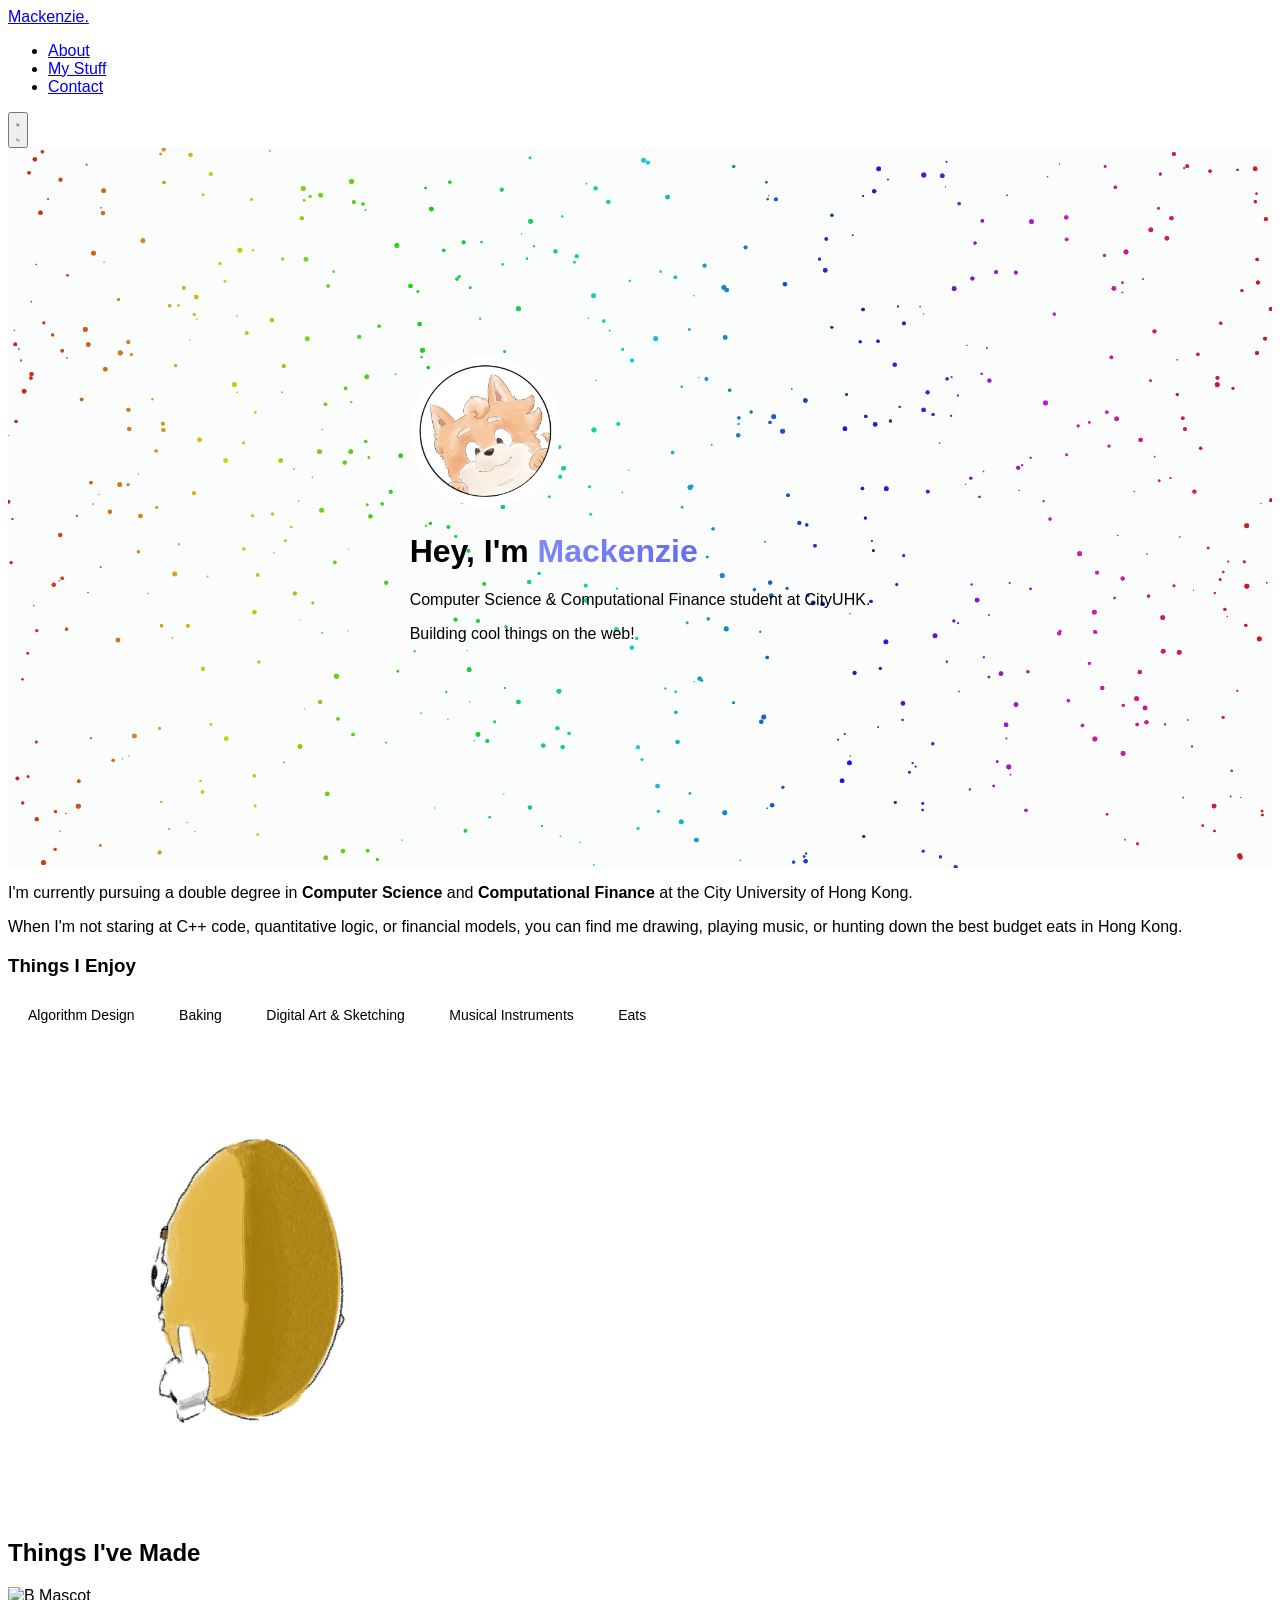
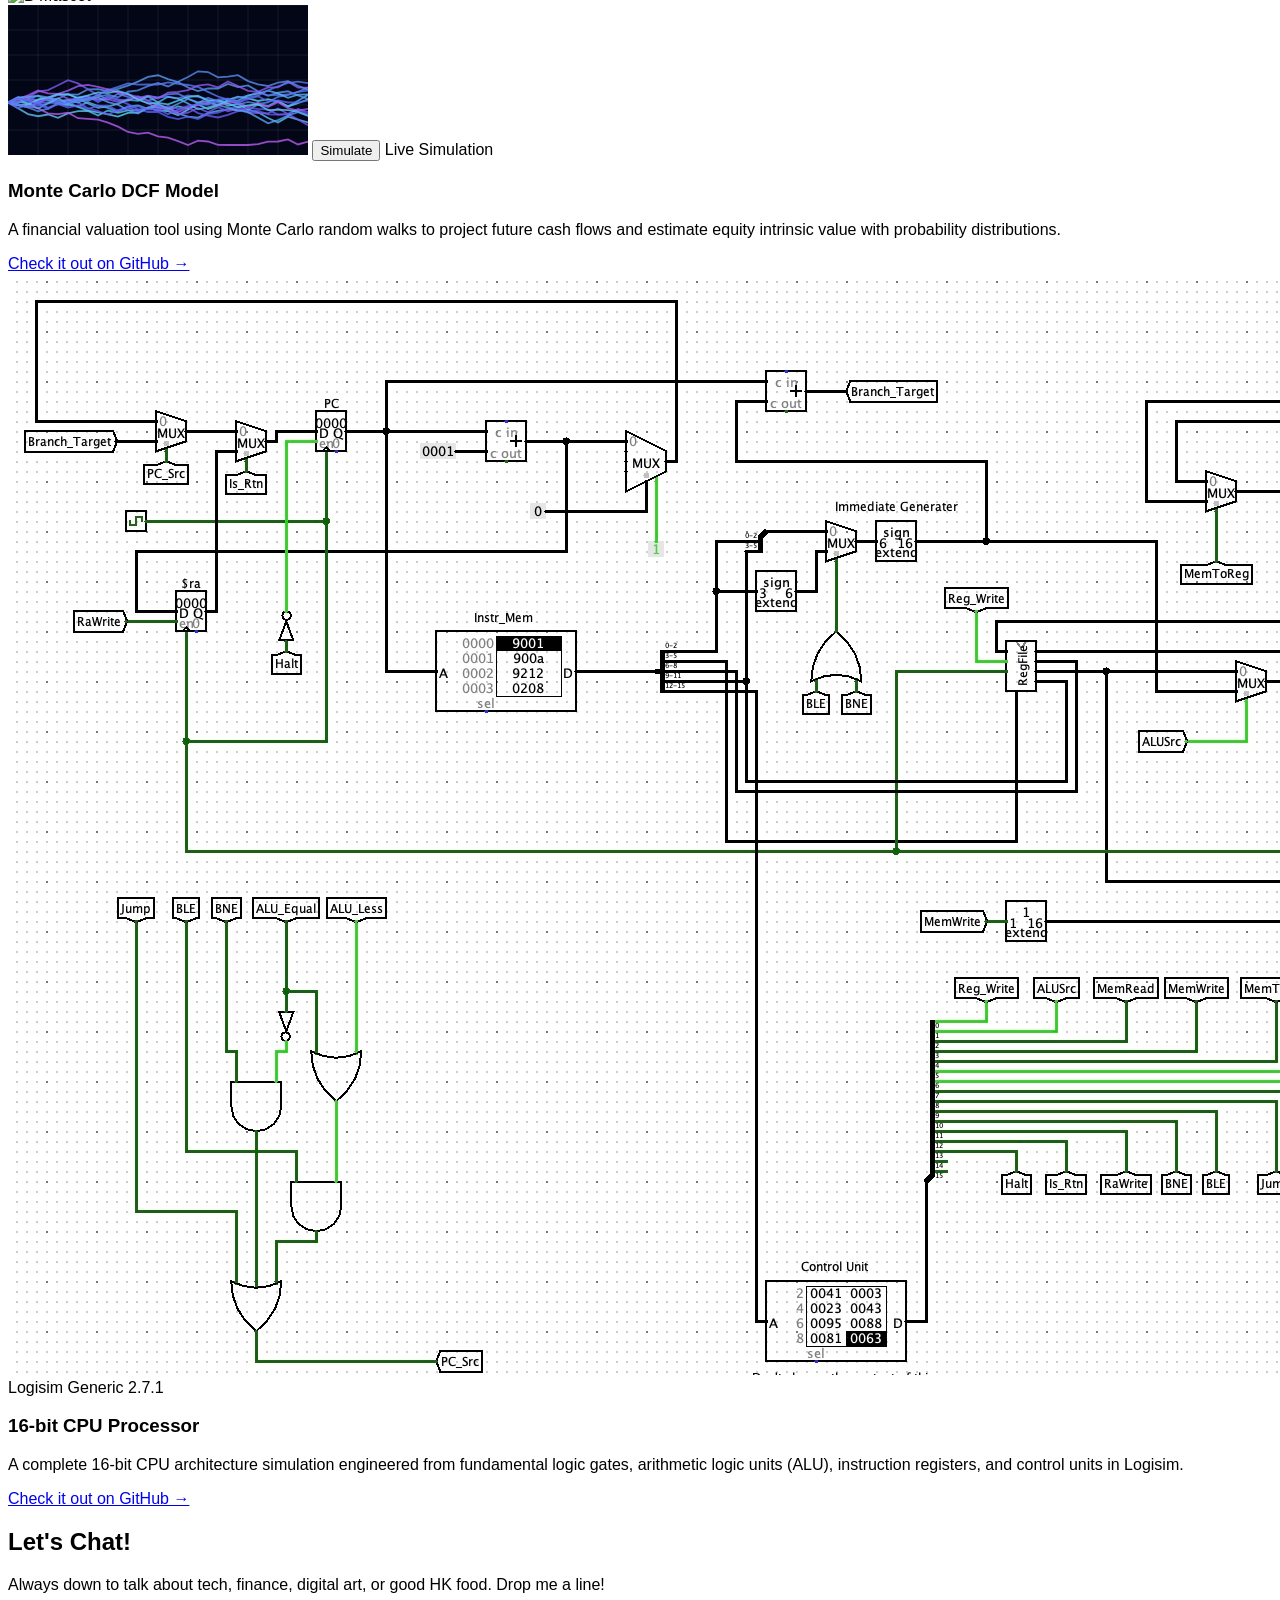
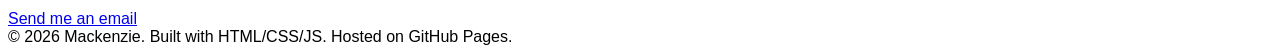
==== commit aa767bd1: "Refactor index.html by removing comments and unused code Removed unnecessary comments and streamline" ====
--- a/index.html
+++ b/index.html
@@ -8,7 +8,6 @@
     <meta charset="UTF-8">
     <meta name="viewport" content="width=device-width, initial-scale=1.0">
     <title>Mackenzie's Corner</title>
-    <!-- Tailwind CSS CDN -->
     <script src="https://cdn.tailwindcss.com"></script>
     <script>
         tailwind.config = {
@@ -16,20 +15,13 @@
             theme: {
                 extend: {
                     colors: {
-                        brand: {
-                            50: '#f0f3ff',
-                            100: '#e0e7ff',
-                            500: '#6366f1',
-                            600: '#4f46e5',
-                            700: '#4338ca',
-                        }
+                        brand: { 50: '#f0f3ff', 100: '#e0e7ff', 500: '#6366f1', 600: '#4f46e5', 700: '#4338ca' }
                     }
                 }
             }
         }
     </script>
     <link href="https://fonts.googleapis.com/css2?family=Inter:wght@300;400;500;600;700;800&display=swap" rel="stylesheet">
-    
     <link rel="stylesheet" href="style.css">
 </head>
 <body class="bg-slate-50 text-slate-800 dark:bg-slate-950 dark:text-slate-100 antialiased selection:bg-indigo-500 selection:text-white">
@@ -45,7 +37,6 @@
                     <li><a href="#contact" class="hover:text-indigo-600 dark:hover:text-indigo-400 transition">Contact</a></li>
                 </ul>
 
-                <!-- Modern SVG Theme Toggle Switch -->
                 <button id="theme-toggle" class="p-2.5 rounded-xl bg-slate-100 dark:bg-slate-900 border border-slate-200 dark:border-slate-800 hover:scale-105 transition active:scale-95 text-slate-700 dark:text-slate-300" title="Toggle Theme" aria-label="Toggle Theme">
                     <svg id="theme-icon-light" class="w-4 h-4 hidden dark:block" xmlns="http://www.w3.org/2000/svg" fill="none" viewBox="0 0 24 24" stroke-width="2" stroke="currentColor">
                         <path stroke-linecap="round" stroke-linejoin="round" d="M12 3v2.25m0 13.5V21m8.966-8.966h-2.25M4.286 12H2.036m15.364 6.364l-1.591-1.591M6.759 6.759L5.168 5.168m12.428 0l-1.591 1.591M6.759 17.241l-1.591 1.591M12 15a3 3 0 100-6 3 3 0 000 6z" />
@@ -63,12 +54,7 @@
         
         <div class="container mx-auto px-6 text-center hero-content py-16">
             <div class="profile-img-container mb-6">
-                <img src="images/tempProfilePic.jpg" 
-                     onerror="this.onerror=null; this.src='images/tempProfilePic.png';" 
-                     alt="Mackenzie" 
-                     class="profile-img shadow-xl ring-4 ring-indigo-500/20 dark:ring-indigo-500/40 p-1" 
-                     id="profile-pic"
-                     title="Click 5 times if you dare...">
+                <img src="images/tempProfilePic.jpg" onerror="this.onerror=null; this.src='images/tempProfilePic.png';" alt="Mackenzie" class="profile-img shadow-xl ring-4 ring-indigo-500/20 dark:ring-indigo-500/40 p-1" id="profile-pic">
                 <span class="absolute bottom-1 right-1 bg-emerald-500 w-4 h-4 rounded-full border-2 border-white dark:border-slate-950" title="Online & Coding"></span>
             </div>
             
@@ -87,7 +73,6 @@
     <section id="about" class="py-24 border-y border-slate-200/80 dark:border-slate-800/80">
         <div class="max-w-4xl mx-auto px-6">
             <div class="flex items-center space-x-3 mb-10">
-                <span class="text-xs font-mono text-indigo-600 dark:text-indigo-400 uppercase tracking-widest px-3 py-1 bg-indigo-50 dark:bg-indigo-950/60 rounded-lg dark:border-indigo-900/50">01. About Me</span>
                 <div class="h-px bg-slate-200 dark:bg-slate-800 flex-1"></div>
             </div>
 
@@ -110,75 +95,15 @@
                         <span class="interest-tag bg-slate-100 dark:bg-slate-900 text-slate-700 dark:text-slate-300">Digital Art & Sketching</span>
                         <span class="interest-tag bg-slate-100 dark:bg-slate-900 text-slate-700 dark:text-slate-300">Musical Instruments</span>
                         <span class="interest-tag bg-slate-100 dark:bg-slate-900 text-slate-700 dark:text-slate-300">Eats</span>
-                        <span class="interest-tag creepy-tag hidden dark:inline-flex" id="creepy-badge">Do NOT click</span>
                     </div>
                 </div>
             </div>
         </div>
     </section>
 
-    <section id="interactive" class="py-24 bg-slate-100/60 dark:bg-slate-900/40">
-        <div class="max-w-4xl mx-auto px-6">
-            <div class="flex items-center space-x-3 mb-12">
-                <span class="text-xs font-mono text-indigo-600 dark:text-indigo-400 uppercase tracking-widest px-3 py-1 bg-indigo-50 dark:bg-indigo-950/60 rounded-lg">02. Whenever Corner</span>
-                <div class="h-px bg-slate-200 dark:bg-slate-800 flex-1"></div>
-            </div>
-
-            <div class="grid grid-cols-1 md:grid-cols-2 gap-10">
-                <!-- Doodle Pad -->
-                <div class="space-y-4">
-                    <div class="flex justify-between items-center">
-                        <div>
-                            <h3 class="font-bold text-lg text-slate-900 dark:text-white">Visitor Doodle Pad</h3>
-                            <p class="text-xs text-slate-500 dark:text-slate-400">Leave a quick sketch or signature on my board!</p>
-                        </div>
-                        <button id="clear-doodle-btn" class="text-xs font-medium bg-slate-200 hover:bg-slate-300 dark:bg-slate-800 dark:hover:bg-slate-700 text-slate-700 dark:text-slate-300 px-3 py-1.5 rounded-lg transition">
-                            Clear
-                        </button>
-                    </div>
-
-                    <div class="border border-slate-200 dark:border-slate-800 rounded-lg overflow-hidden bg-white dark:bg-slate-950 shadow-sm h-40">
-                        <canvas id="doodle-canvas" class="w-full h-full block"></canvas>
-                    </div>
-
-                    <div class="flex items-center justify-between pt-1">
-                        <span class="text-xs text-slate-500 dark:text-slate-400 font-medium">Palette:</span>
-                        <div class="flex gap-2" id="color-picker-group">
-                            <button class="w-6 h-6 rounded-full bg-indigo-500 border-2 border-indigo-700 color-btn" data-color="#6366f1"></button>
-                            <button class="w-6 h-6 rounded-full bg-emerald-500 border-2 border-transparent color-btn" data-color="#10b981"></button>
-                            <button class="w-6 h-6 rounded-full bg-amber-400 border-2 border-transparent color-btn" data-color="#fbbf24"></button>
-                            <button class="w-6 h-6 rounded-full bg-rose-500 border-2 border-transparent color-btn" data-color="#f43f5e"></button>
-                            <button class="w-6 h-6 rounded-full bg-slate-800 dark:bg-white border-2 border-transparent color-btn" data-color="auto"></button>
-                        </div>
-                    </div>
-                </div>
-
-                <!-- Food Picker -->
-                <div class="space-y-4 flex flex-col justify-between">
-                    <div>
-                        <h3 class="font-bold text-lg text-slate-900 dark:text-white">Eats Picker</h3>
-                        <p class="text-xs text-slate-500 dark:text-slate-400">If you can't decide what to eat near campus, spin for a quick recommendation!</p>
-                    </div>
-
-                    <div class="p-6 bg-white dark:bg-slate-950 border border-slate-200 dark:border-slate-800 rounded-lg text-center shadow-sm"><!-- rounded-lg means less rounded corners, maybe we can use another like rounded-2xl for more rounded corners, or rounded-xl for moderately rounded corners -->
-                        <div id="food-result" class="text-sky-600 dark:text-indigo-400 font-semibold text-base min-h-[52px] flex items-center justify-center">
-                            Press the button to spin!
-                        </div>
-                    </div>
-
-                    <button id="pick-food-btn" class="w-full bg-sky-400 dark:bg-indigo-600 hover:bg-sky-500 dark:hover:bg-indigo-700 text-white font-semibold py-3 px-4 rounded-lg transition shadow-md shadow-sky-400/20 dark:shadow-indigo-500/20 active:scale-95">
-                        What Should I Eat Today?
-                    </button>
-                </div>
-            </div>
-        </div>
-    </section>
-
-    <!-- Projects Section -->
     <section id="projects" class="py-24 border-t border-slate-200/80 dark:border-slate-800/80">
         <div class="max-w-5xl mx-auto px-6">
             <div class="flex items-center space-x-3 mb-10">
-                <span class="text-xs font-mono text-indigo-600 dark:text-indigo-400 uppercase tracking-widest px-3 py-1 bg-indigo-50 dark:bg-indigo-950/60 rounded-lg">03. Projects & Work</span>
                 <div class="h-px bg-slate-200 dark:bg-slate-800 flex-1"></div>
             </div>
 
@@ -189,7 +114,6 @@
             </div>
 
             <div class="grid grid-cols-1 md:grid-cols-2 gap-8">
-                <!-- Project 1: Monte Carlo DCF Valuation Tool -->
                 <div class="group space-y-4 bg-white dark:bg-slate-900/80 p-6 rounded-3xl border border-slate-200/80 dark:border-slate-800 shadow-lg hover:shadow-indigo-500/10 transition duration-300 flex flex-col justify-between">
                     <div class="space-y-4">
                         <div class="w-full aspect-[16/9] rounded-2xl overflow-hidden bg-slate-950 relative shadow-inner border border-slate-800">
@@ -203,11 +127,9 @@
                         </div>
 
                         <div class="space-y-2">
-                            <div class="flex justify-between items-start flex-wrap gap-2">
-                                <h3 class="text-xl font-bold text-slate-900 dark:text-white group-hover:text-indigo-600 dark:group-hover:text-indigo-400 transition">
-                                    Monte Carlo DCF Model
-                                </h3>
-                            </div>
+                            <h3 class="text-xl font-bold text-slate-900 dark:text-white group-hover:text-indigo-600 dark:group-hover:text-indigo-400 transition">
+                                Monte Carlo DCF Model
+                            </h3>
                             <p class="text-slate-600 dark:text-slate-300 text-sm leading-relaxed">
                                 A financial valuation tool using Monte Carlo random walks to project future cash flows and estimate equity intrinsic value with probability distributions.
                             </p>
@@ -221,7 +143,6 @@
                     </div>
                 </div>
 
-                <!-- Project 2: 16-bit CPU Processor -->
                 <div class="group space-y-4 bg-white dark:bg-slate-900/80 p-6 rounded-3xl border border-slate-200/80 dark:border-slate-800 shadow-lg hover:shadow-indigo-500/10 transition duration-300 flex flex-col justify-between">
                     <div class="space-y-4">
                         <div class="w-full aspect-[16/9] rounded-2xl overflow-hidden bg-slate-900 relative shadow-inner border border-slate-800">
@@ -232,11 +153,9 @@
                         </div>
 
                         <div class="space-y-2">
-                            <div class="flex justify-between items-start flex-wrap gap-2">
-                                <h3 class="text-xl font-bold text-slate-900 dark:text-white group-hover:text-indigo-600 dark:group-hover:text-indigo-400 transition">
-                                    16-bit CPU Processor
-                                </h3>
-                            </div>
+                            <h3 class="text-xl font-bold text-slate-900 dark:text-white group-hover:text-indigo-600 dark:group-hover:text-indigo-400 transition">
+                                16-bit CPU Processor
+                            </h3>
                             <p class="text-slate-600 dark:text-slate-300 text-sm leading-relaxed">
                                 A complete 16-bit CPU architecture simulation engineered from fundamental logic gates, arithmetic logic units (ALU), instruction registers, and control units in Logisim.
                             </p>
@@ -254,11 +173,6 @@
     </section>
 
     <footer id="contact" class="py-20 bg-slate-950 text-white text-center relative overflow-hidden">
-        <div class="spooky-eyes-container hidden dark:flex" title="We see you...">
-            <div class="eye"><div class="pupil"></div></div>
-            <div class="eye"><div class="pupil"></div></div>
-        </div>
-
         <div class="max-w-xl mx-auto px-6 relative z-10 space-y-4">
             <h2 class="text-3xl font-extrabold text-white">Let's Chat!</h2>
             <p class="text-slate-400 text-sm">Always down to talk about tech, finance, digital art, or good HK food. Drop me a line!</p>
@@ -273,21 +187,6 @@
         </div>
     </footer>
 
-    <!-- Random Glitch Error Banner Modal (Pops up randomly in Curse Mode) -->
-    <div id="spooky-error-banner" class="fixed inset-0 z-[100] flex items-center justify-center pointer-events-none opacity-0 transition-all duration-300">
-        <div class="bg-red-950/90 border-2 border-red-600 text-red-200 p-6 rounded-2xl shadow-2xl max-w-md w-full mx-4 backdrop-blur-md text-center transform scale-90 transition-all duration-300 font-mono border-dashed">
-            <div class="flex items-center justify-center gap-2 mb-2 text-red-500 font-bold text-base">
-                <span>SYSTEM EXCEPTION DETECTED</span>
-            </div>
-            <p class="text-xs font-mono text-red-300 mb-4 leading-relaxed" id="error-banner-text">
-                CRITICAL_ERROR: Stack overflow at 0x00F48A. Reality rendering pipeline compromised.
-            </p>
-            <div class="text-[10px] text-red-500/80 font-mono tracking-widest uppercase">
-                ERROR_CODE: ERR_CURSE_MODE_ACTIVE
-            </div>
-        </div>
-    </div>
-
     <script src="script.js"></script>
 </body>
 </html>
--- a/style.css
+++ b/style.css
@@ -1,299 +1,71 @@
-* {
-    margin: 0;
-    padding: 0;
-    box-sizing: border-box;
-}
-
 body {
-    font-family: 'Nunito', 'PingFang HK', 'Comic Sans MS', 'Helvetica Neue', sans-serif;
-    line-height: 1.6;
-    color: #4b5563; 
-    background-color: #fdfbfb;
-}
-
-.container {
-    max-width: 900px;
-    margin: 0 auto;
-    padding: 0 20px;
-}
-
-.text-center {
-    text-align: center;
-}
-
-.navbar {
-    background-color: rgba(255, 255, 255, 0.9);
-    backdrop-filter: blur(10px); 
-    position: sticky;
-    top: 0;
-    z-index: 100;
-}
-
-.nav-container {
-    display: flex;
-    justify-content: space-between;
-    align-items: center;
-    padding: 20px 20px;
-}
-
-.logo {
-    font-size: 1.5rem;
-    font-weight: 800;
-    color: #1f2937;
-    text-decoration: none;
-    letter-spacing: -1px;
-}
-
-.nav-links {
-    list-style: none;
-    display: flex;
-    gap: 25px;
-}
-
-.nav-links a {
-    text-decoration: none;
-    color: #6b7280;
-    font-weight: 600;
-    transition: color 0.3s ease;
-}
-
-.nav-links a:hover {
-    color: #6366f1; 
+    font-family: 'Inter', sans-serif;
+    transition: background-color 0.4s ease, color 0.4s ease;
 }
 
 .hero {
     position: relative;
-    padding: 100px 0 80px;
-    overflow: hidden;
-    background-color: #050510;
+    min-height: 80vh;
+    display: flex;
+    align-items: center;
+    justify-content: center;
+    transition: background 0.5s ease;
 }
 
 #hero-canvas {
     position: absolute;
-    top: 0;
-    left: 0;
+    inset: 0;
     width: 100%;
     height: 100%;
-    z-index: 0;
+    z-index: 1;
 }
 
 .hero-content {
     position: relative;
-    z-index: 1; 
-    pointer-events: none;
+    z-index: 2;
 }
 
-.hero-content > * {
-    pointer-events: auto;
+.profile-img-container {
+    position: relative;
+    display: inline-block;
 }
 
 .profile-img {
-    width: 140px;
-    height: 140px;
-    border-radius: 50%; 
-    object-fit: cover; 
-    margin-bottom: 25px;
-    box-shadow: 0 10px 25px rgba(0, 242, 254, 0.3);
-    background-color: #fff;
-    border: 4px solid #fff;
+    width: 150px;
+    height: 150px;
+    border-radius: 50%;
+    object-fit: cover;
+    cursor: pointer;
+    transition: transform 0.3s cubic-bezier(0.34, 1.56, 0.64, 1), box-shadow 0.3s ease;
+    user-select: none;
+    background-color: #ffffff;
 }
 
-.hero h1 {
-    font-size: 2.8rem;
-    color: #ffffff;
-    margin-bottom: 15px;
-    font-weight: 800;
-    text-shadow: 0 2px 10px rgba(0,0,0,0.8);
+.profile-img:hover {
+    transform: scale(1.08) rotate(3deg);
 }
 
 .highlight-text {
-    background: linear-gradient(90deg, #d3f5ff 0%, #53afff 100%);
+    background: linear-gradient(135deg, #818cf8 0%, #6366f1 100%);
     -webkit-background-clip: text;
     -webkit-text-fill-color: transparent;
-    color: #e6fdff; 
 }
 
-
-.subtitle {
-    font-size: 1.25rem;
-    color: #e5e7eb;
-    margin-bottom: 35px;
-    max-width: 600px;
-    margin-left: auto;
-    margin-right: auto;
-    text-shadow: 0 2px 5px rgba(0,0,0,0.8);
-}
-
-.btn {
-    display: inline-block;
-    padding: 14px 32px;
-    border-radius: 50px; 
-    text-decoration: none;
-    font-weight: bold;
-    transition: all 0.3s cubic-bezier(0.4, 0, 0.2, 1);
-}
-
-.btn-primary {
-    background-color: #6366f1;
-    color: white;
-    box-shadow: 0 4px 15px rgba(99, 102, 241, 0.3);
-}
-
-.btn-primary:hover {
-    background-color: #4f46e5;
-    transform: translateY(-3px) scale(1.02); 
-    box-shadow: 0 8px 20px rgba(99, 102, 241, 0.4);
-}
-
-.section {
-    padding: 80px 0;
-}
-
-.bg-light {
-    background-color: #f3f4f6;
-    border-radius: 40px; 
-    margin: 0 20px;
-}
-
-.section-title {
-    text-align: center;
-    font-size: 2.2rem;
-    color: #111827;
-    margin-bottom: 50px;
-    font-weight: 800;
-}
-
-.about-card {
-    background-color: #fff;
-    padding: 40px;
-    border-radius: 24px;
-    box-shadow: 0 4px 20px rgba(0,0,0,0.03);
-}
-
-.about-card p {
-    font-size: 1.1rem;
-    margin-bottom: 20px;
-}
-
-.about-card h3 {
-    margin-top: 30px;
-    color: #1f2937;
-}
-
-.interests-container {
-    display: flex;
-    flex-wrap: wrap;
-    gap: 12px;
-    margin-top: 15px;
+.dark .highlight-text {
+    background: linear-gradient(135deg, #a5b4fc 0%, #818cf8 100%);
+    -webkit-background-clip: text;
+    -webkit-text-fill-color: transparent;
 }
 
 .interest-tag {
-    background-color: #e0e7ff; 
-    color: #4338ca; 
-    padding: 8px 18px;
-    border-radius: 20px;
-    font-size: 0.95rem;
-    font-weight: 700;
+    display: inline-flex;
+    align-items: center;
+    padding: 8px 16px;
+    border-radius: 9999px;
+    font-size: 0.875rem;
+    font-weight: 500;
+    margin: 4px;
+    transition: all 0.25s ease;
 }
 
-.projects-grid {
-    display: grid;
-    grid-template-columns: 1fr;
-    gap: 30px;
-}
-
-@media (min-width: 768px) {
-    .projects-grid {
-        grid-template-columns: 1fr 1fr;
-    }
-}
-
-.project-card {
-    background-color: #fff;
-    border-radius: 24px;
-    overflow: hidden;
-    box-shadow: 0 4px 15px rgba(0,0,0,0.03);
-    transition: transform 0.3s ease, box-shadow 0.3s ease;
-    border: 1px solid #f3f4f6;
-}
-
-.project-card:hover {
-    transform: translateY(-8px);
-    box-shadow: 0 15px 30px rgba(0,0,0,0.08);
-}
-
-.project-image {
-    height: 220px;
-    background: linear-gradient(135deg, #e0e7ff 0%, #f3e8ff 100%); 
-    display: flex;
-    align-items: center;
-    justify-content: center;
-    color: #6366f1;
-    font-size: 1.2rem;
-    font-weight: bold;
-}
-
-.project-content {
-    padding: 30px;
-}
-
-.project-content h3 {
-    margin-bottom: 10px;
-    font-size: 1.3rem;
-    color: #111827;
-}
-
-.project-content p {
-    margin-bottom: 20px;
-}
-
-.read-more {
-    color: #6366f1;
-    text-decoration: none;
-    font-weight: bold;
-}
-
-.read-more:hover {
-    text-decoration: underline;
-}
-
-.footer {
-    background-color: #111827;
-    color: white;
-    padding: 60px 0 40px;
-    margin-top: 60px;
-    border-top-left-radius: 40px; 
-    border-top-right-radius: 40px;
-}
-
-.footer h2 {
-    margin-bottom: 15px;
-    font-size: 2rem;
-}
-
-.footer p {
-    color: #9ca3af;
-    margin-bottom: 35px;
-    max-width: 500px;
-    margin-left: auto;
-    margin-right: auto;
-}
-
-.btn-outline {
-    background-color: transparent;
-    color: white;
-    border: 2px solid rgba(255,255,255,0.3);
-    margin-bottom: 50px;
-}
-
-.btn-outline:hover {
-    background-color: white;
-    color: #111827;
-    border-color: white;
-}
-
-.copyright {
-    color: #6b7280;
-    font-size: 0.9rem;
-    margin-top: 20px;
-}
+#mc-canvas { touch-action: none; }
